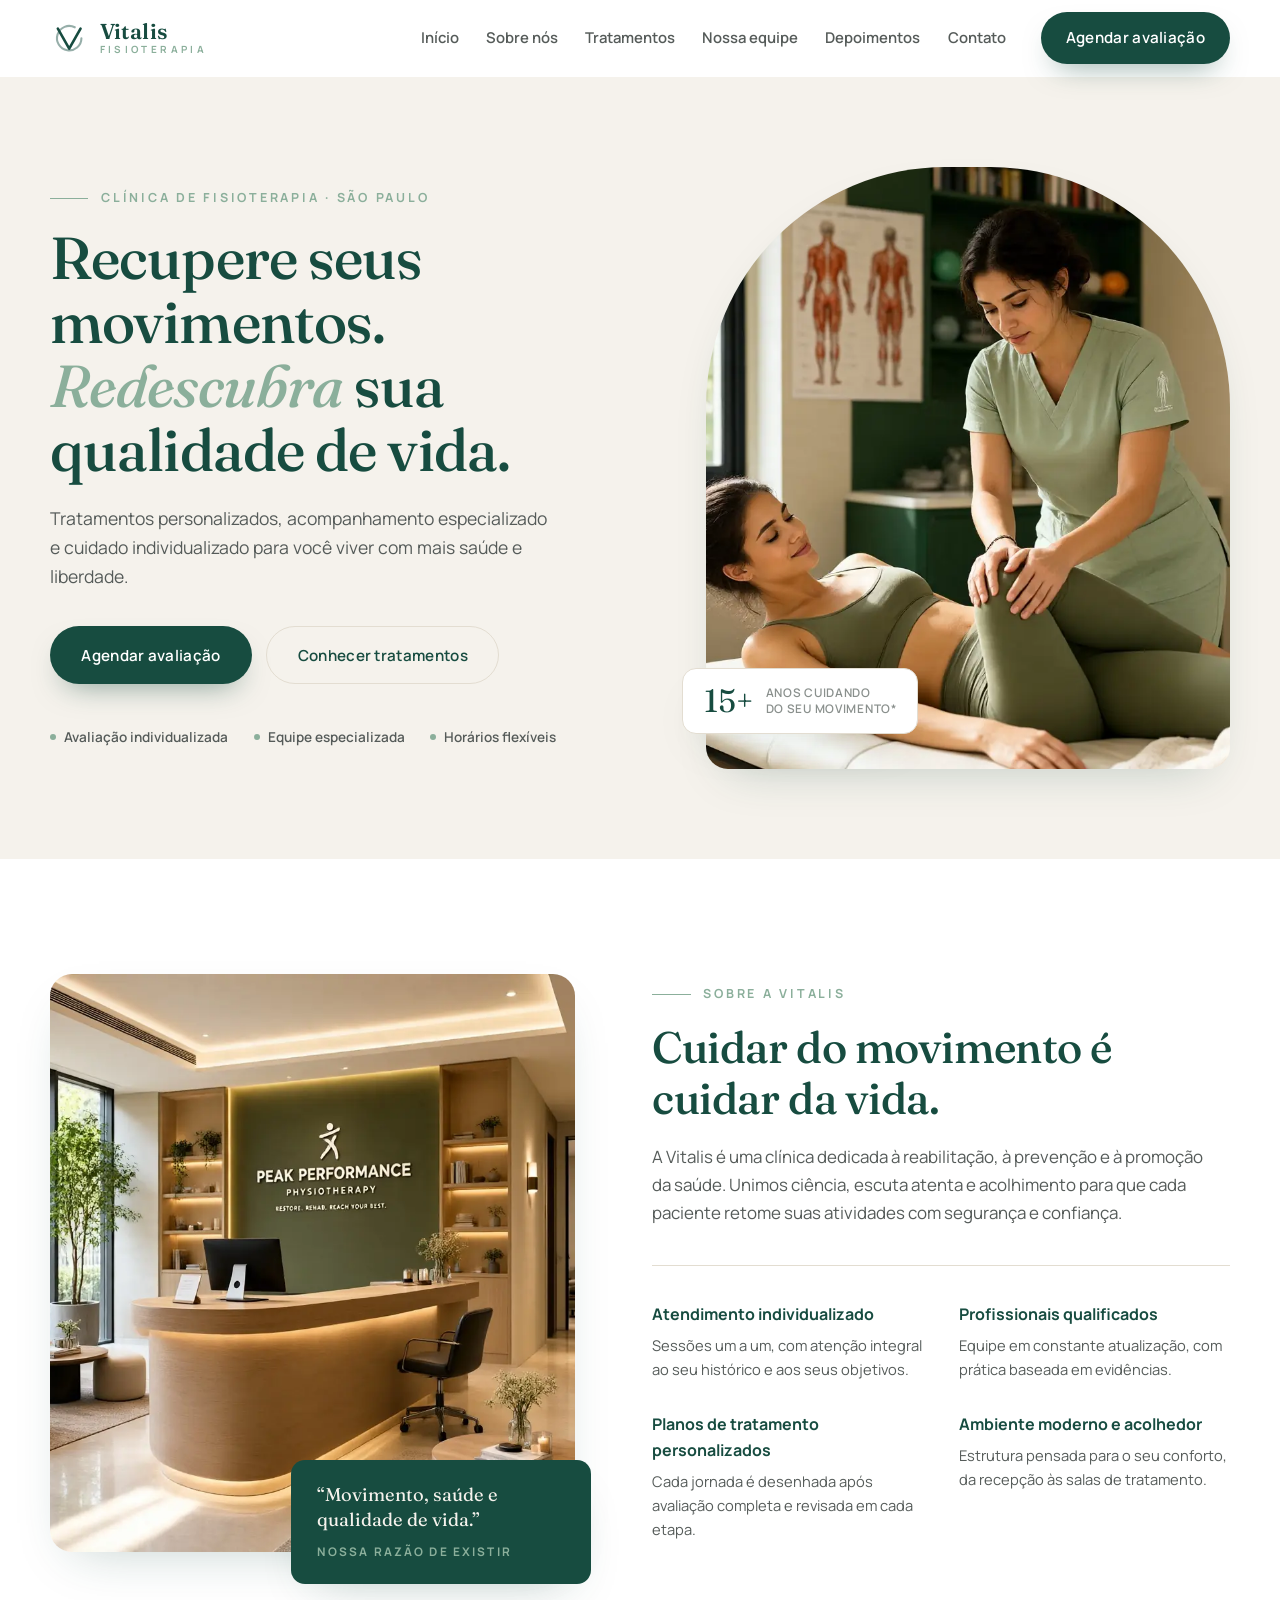
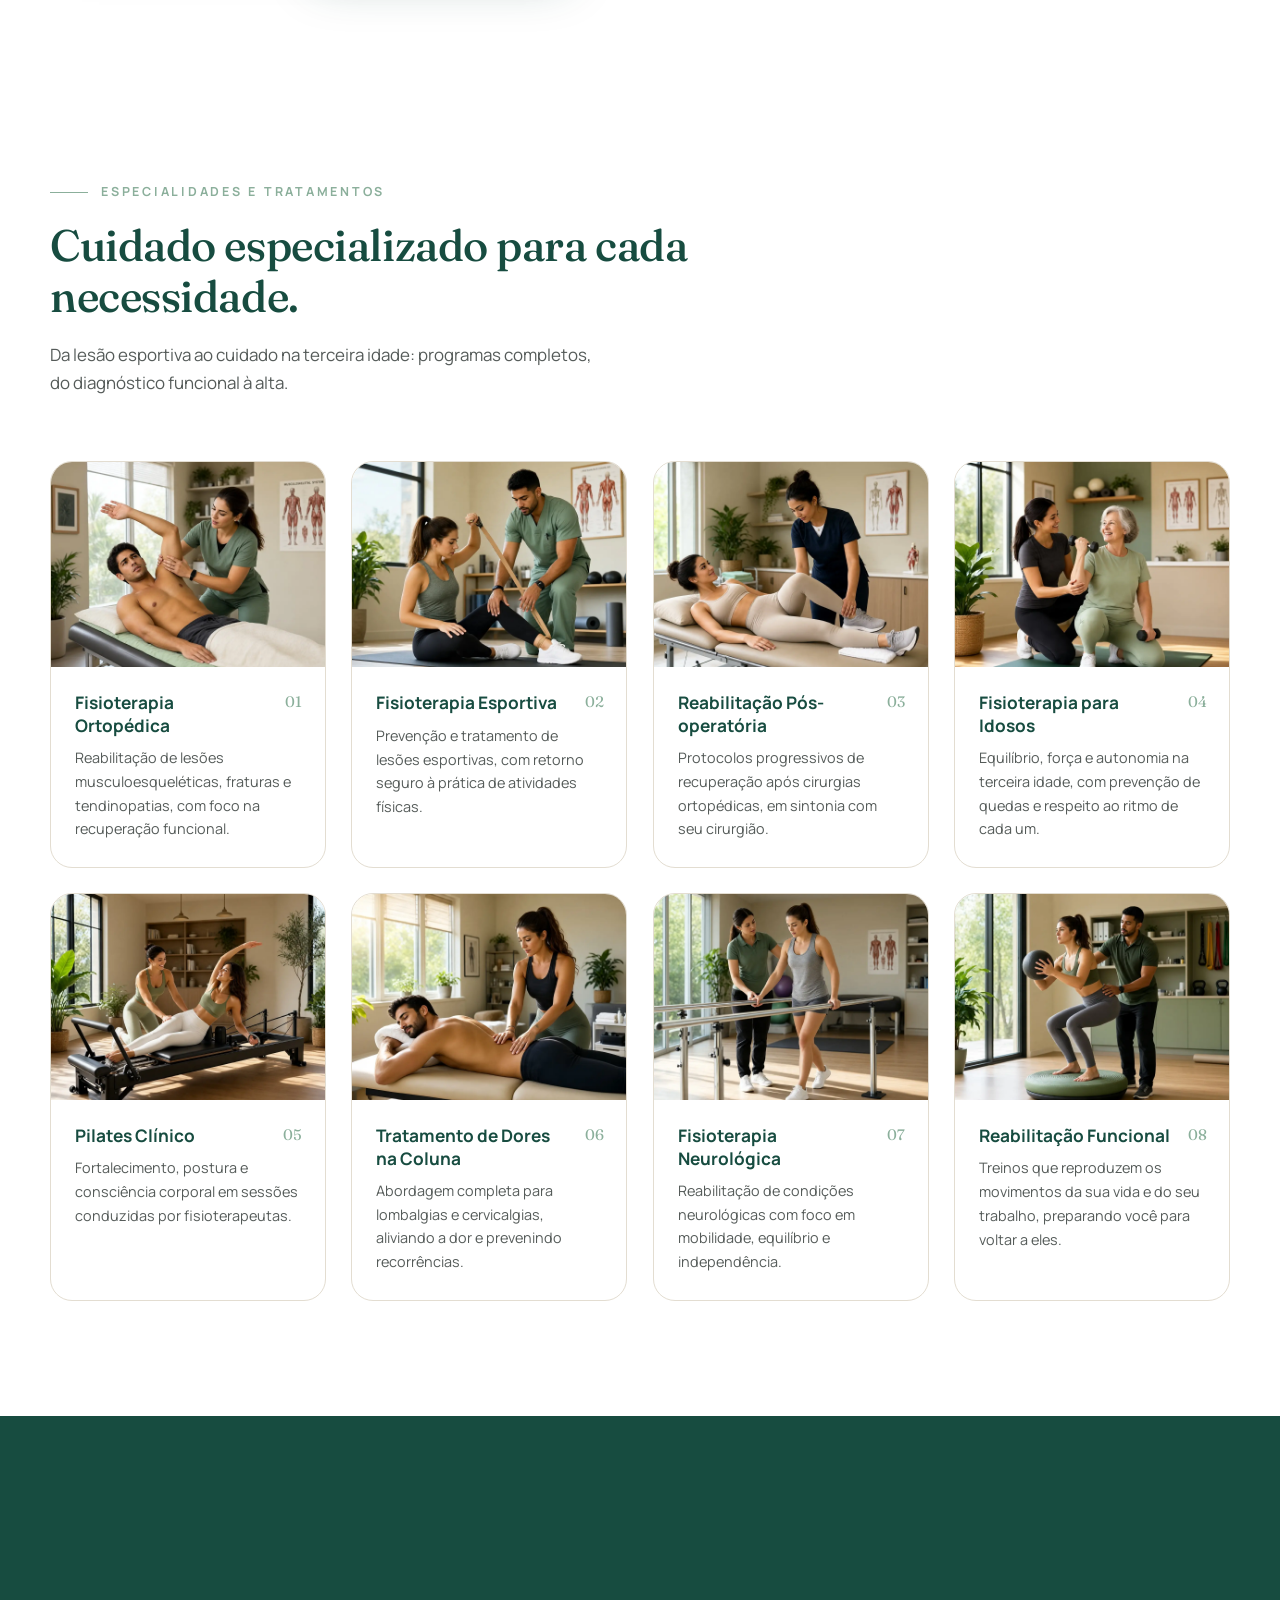
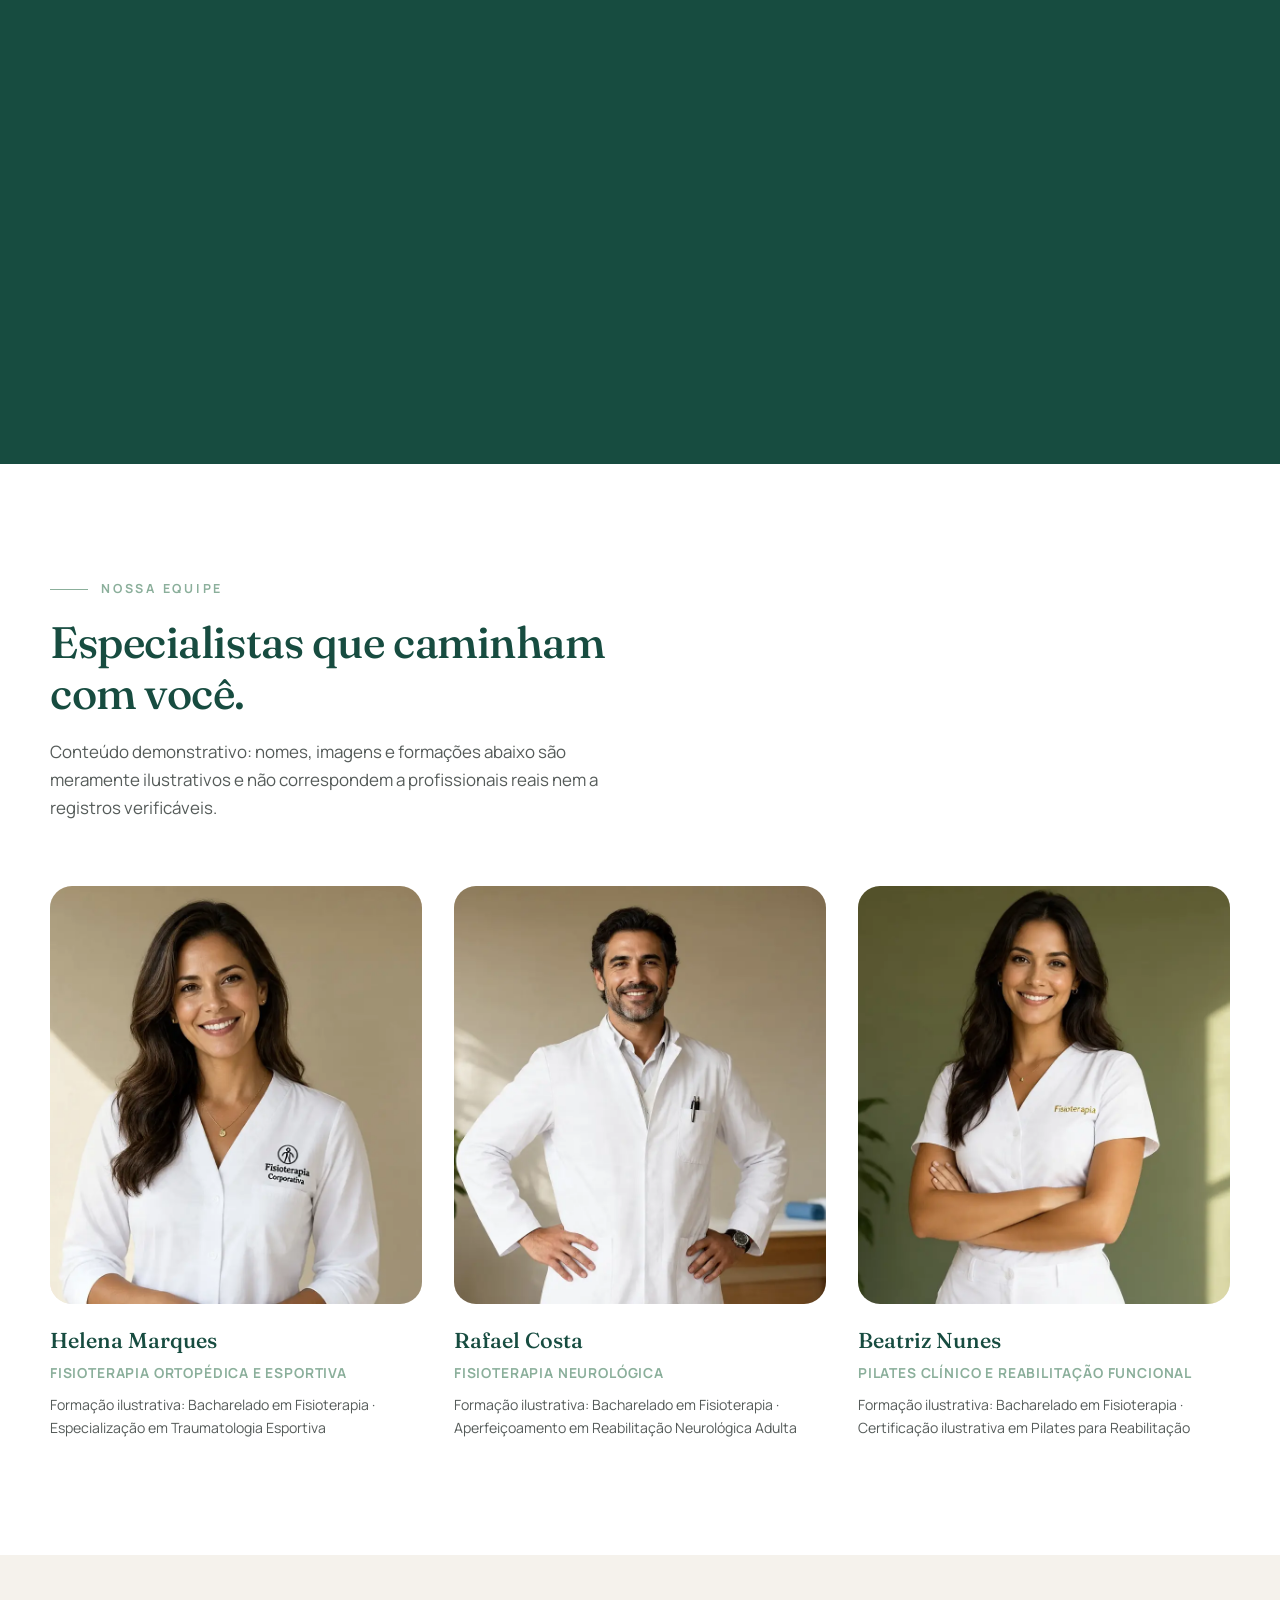
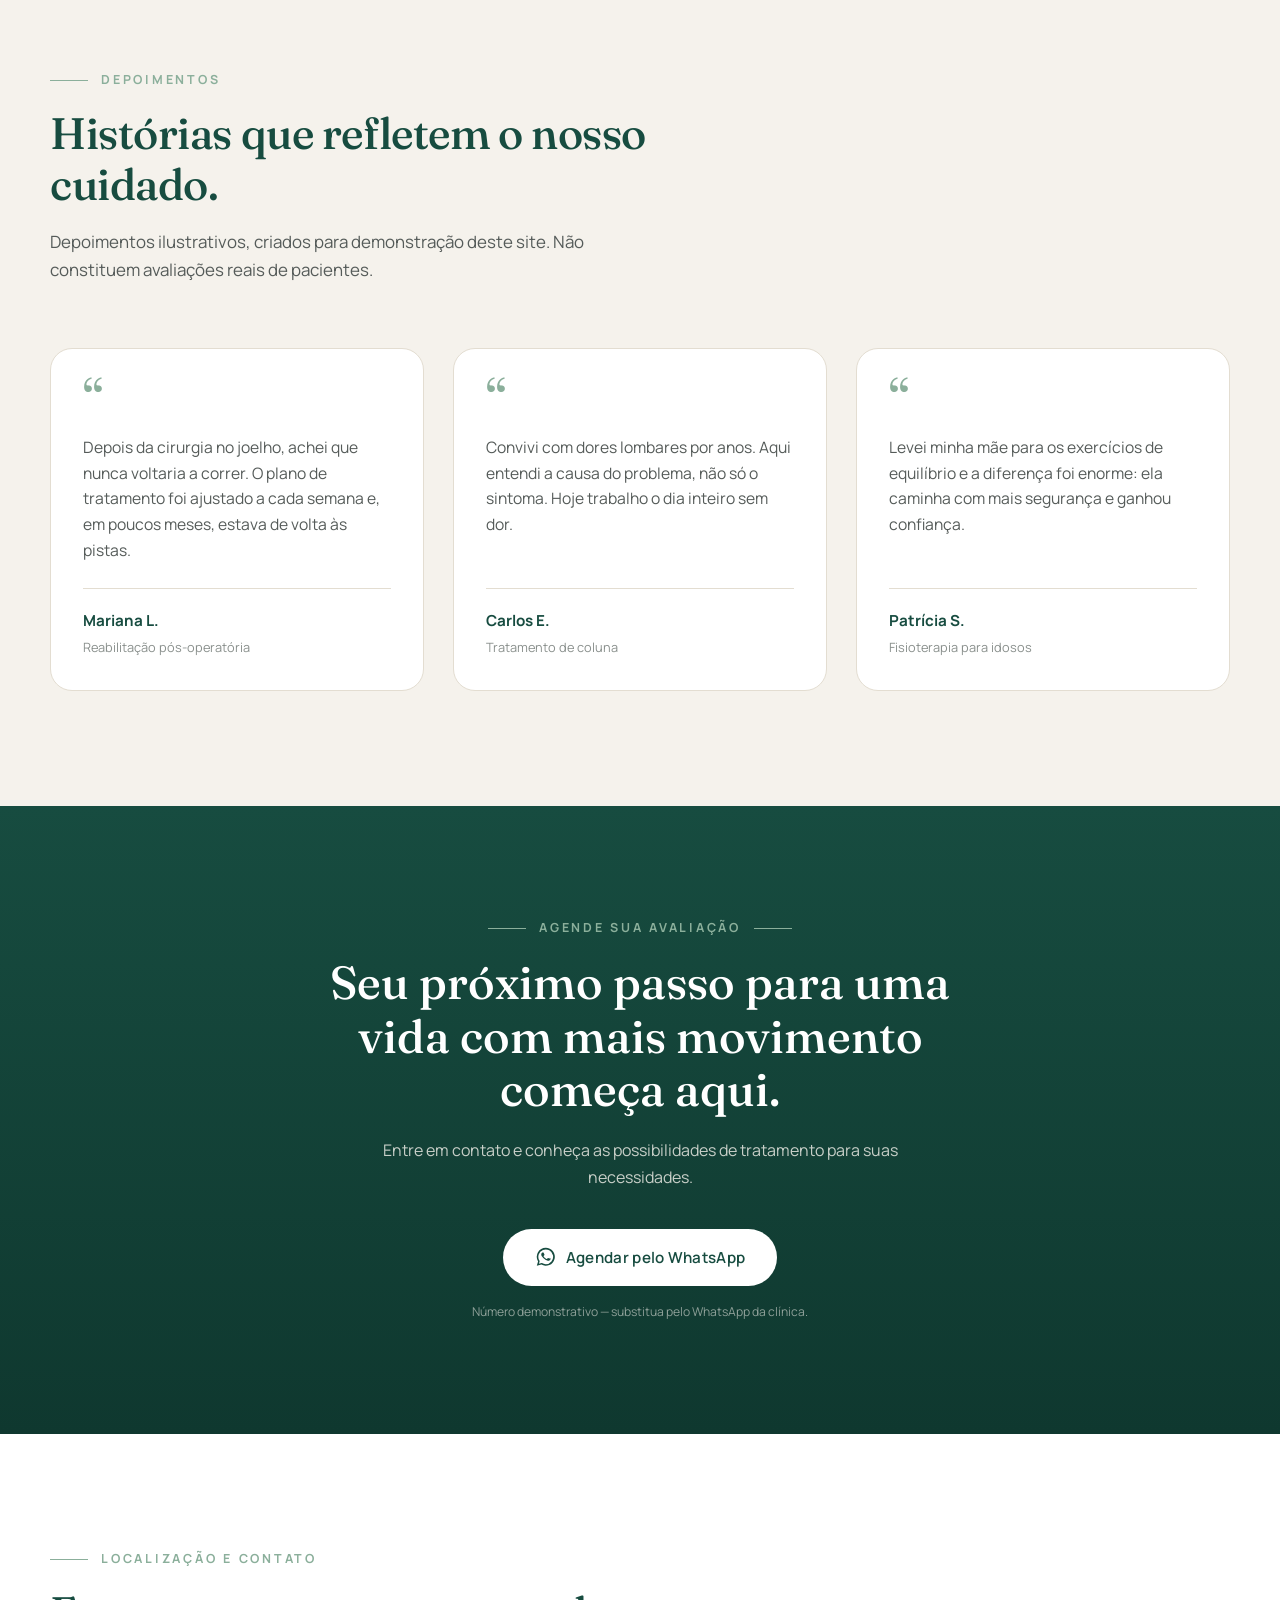
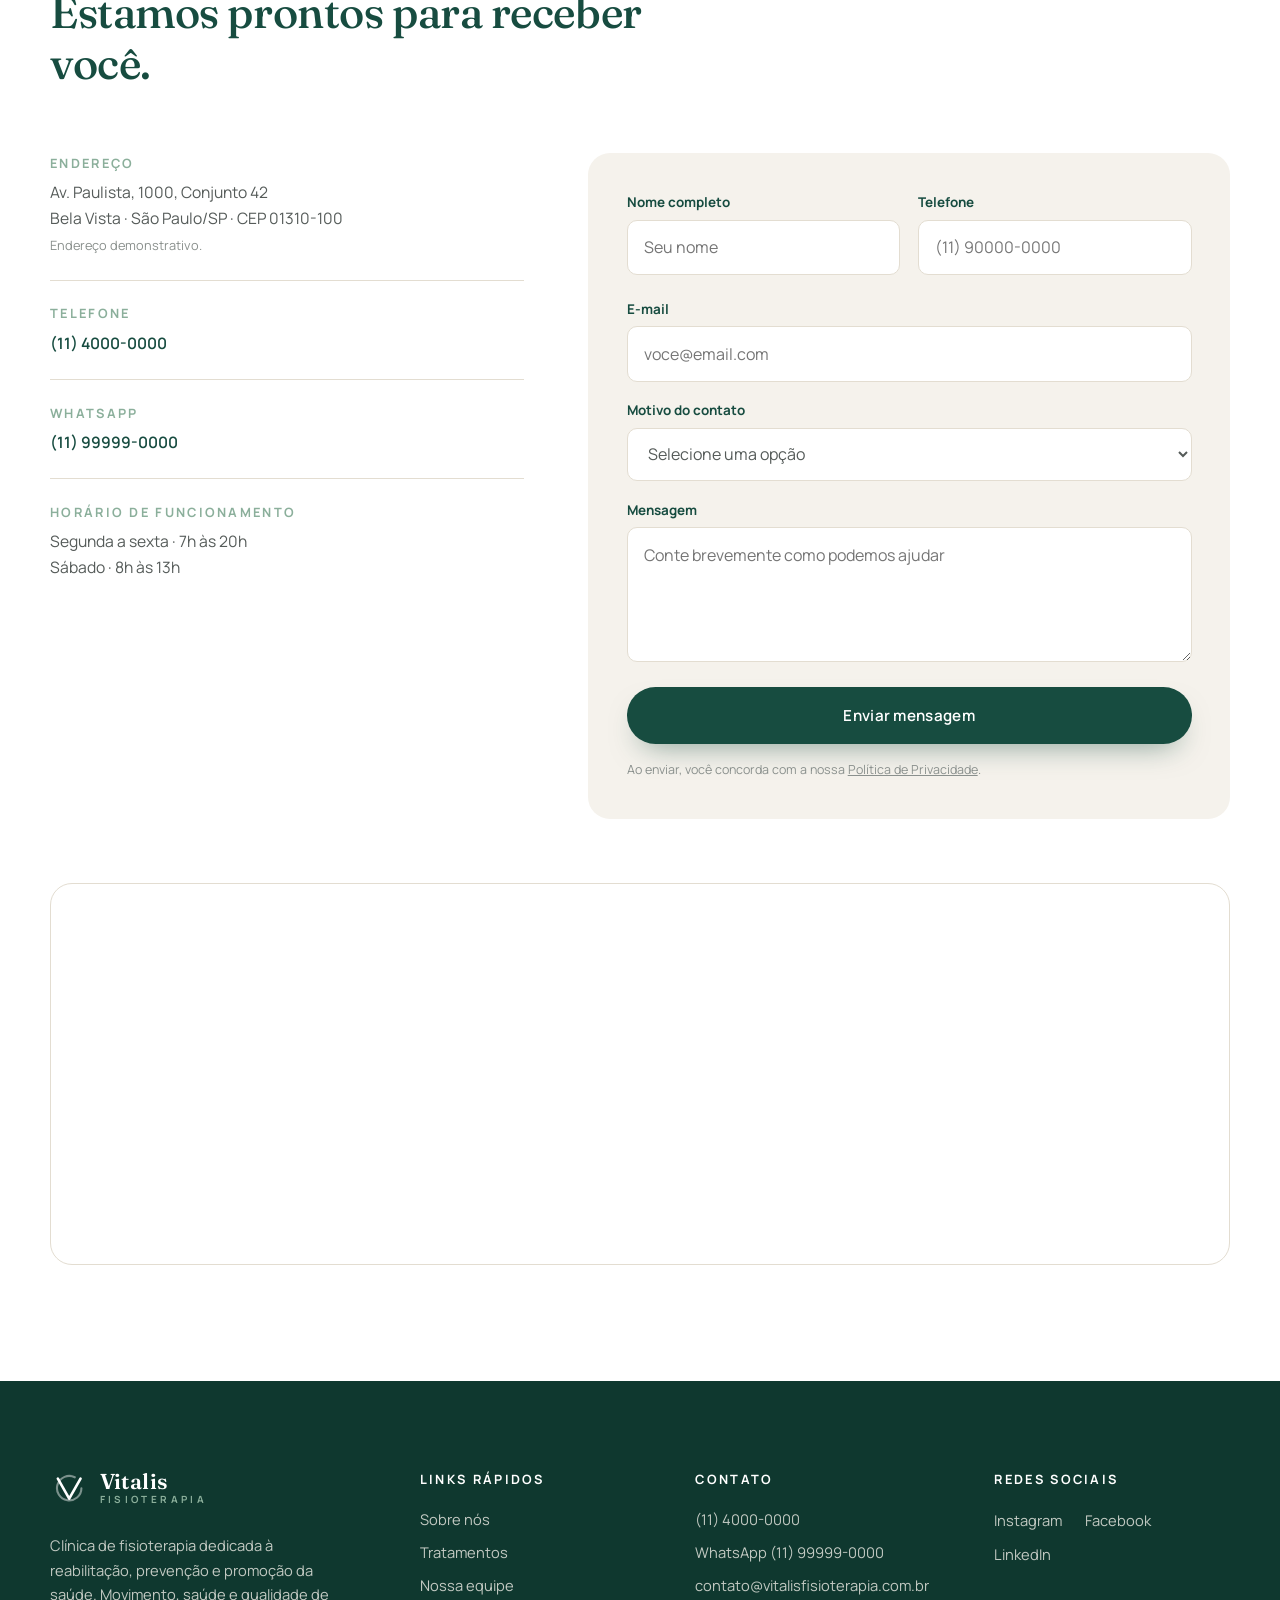
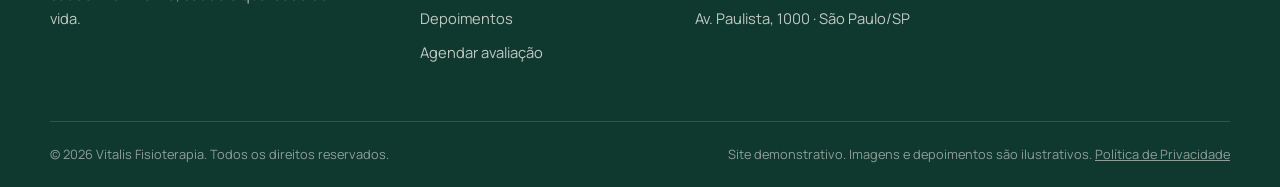
==== index.html @ 672c7b20 "Site institucional Vitalis Fisioterapia One-page completo: hero, sobre, 8 tratamentos, equipe, difer" ====
<!DOCTYPE html>
<html lang="pt-BR">
<head>
  <meta charset="UTF-8">
  <meta name="viewport" content="width=device-width, initial-scale=1.0">
  <title>Vitalis Fisioterapia | Fisioterapia em São Paulo — Movimento, saúde e qualidade de vida</title>
  <meta name="description" content="Clínica de fisioterapia em São Paulo especializada em ortopedia, esporte, pilates clínico, idosos e reabilitação. Agende sua avaliação e recupere seus movimentos com acompanhamento individualizado.">
  <meta name="keywords" content="fisioterapia São Paulo, clínica de fisioterapia, pilates clínico, fisioterapia ortopédica, reabilitação, dor na coluna">
  <meta name="robots" content="index, follow">
  <link rel="canonical" href="https://www.vitalisfisioterapia.com.br/">

  <meta property="og:type" content="website">
  <meta property="og:locale" content="pt_BR">
  <meta property="og:site_name" content="Vitalis Fisioterapia">
  <meta property="og:title" content="Vitalis Fisioterapia — Movimento, saúde e qualidade de vida">
  <meta property="og:description" content="Tratamentos personalizados, acompanhamento especializado e cuidado individualizado para você viver com mais saúde e liberdade.">
  <meta property="og:url" content="https://www.vitalisfisioterapia.com.br/">
  <meta property="og:image" content="https://www.vitalisfisioterapia.com.br/assets/img/hero.jpg">
  <meta name="twitter:card" content="summary_large_image">

  <link rel="icon" type="image/svg+xml" href="assets/favicon.svg">
  <link rel="preconnect" href="https://fonts.googleapis.com">
  <link rel="preconnect" href="https://fonts.gstatic.com" crossorigin>
  <link href="https://fonts.googleapis.com/css2?family=Fraunces:ital,opsz,wght@0,9..144,400;0,9..144,500;0,9..144,600;1,9..144,400;1,9..144,500&family=Manrope:wght@400;500;600;700&display=swap" rel="stylesheet">
  <link rel="stylesheet" href="assets/css/styles.css">
  <link rel="preload" as="image" href="assets/img/hero.webp" media="(min-width: 900px)">

  <script type="application/ld+json">
  {
    "@context": "https://schema.org",
    "@type": "Physiotherapy",
    "name": "Vitalis Fisioterapia",
    "slogan": "Movimento, saúde e qualidade de vida",
    "description": "Clínica de fisioterapia dedicada à reabilitação, prevenção e promoção da saúde, com atendimento individualizado e planos de tratamento personalizados.",
    "url": "https://www.vitalisfisioterapia.com.br/",
    "telephone": "+55-11-4000-0000",
    "image": "https://www.vitalisfisioterapia.com.br/assets/img/hero.jpg",
    "address": {
      "@type": "PostalAddress",
      "streetAddress": "Av. Paulista, 1000, Conjunto 42",
      "addressLocality": "São Paulo",
      "addressRegion": "SP",
      "postalCode": "01310-100",
      "addressCountry": "BR"
    },
    "geo": { "@type": "GeoCoordinates", "latitude": -23.5613, "longitude": -46.6565 },
    "openingHoursSpecification": [{
      "@type": "OpeningHoursSpecification",
      "dayOfWeek": ["Monday", "Tuesday", "Wednesday", "Thursday", "Friday"],
      "opens": "07:00", "closes": "20:00"
    },{
      "@type": "OpeningHoursSpecification",
      "dayOfWeek": "Saturday",
      "opens": "08:00", "closes": "13:00"
    }],
    "priceRange": "$$"
  }
  </script>
</head>
<body>
  <a class="skip-link" href="#conteudo">Ir para o conteúdo principal</a>

  <header class="header" id="topo">
    <div class="container header__inner">
      <a href="#topo" class="brand" aria-label="Vitalis Fisioterapia — página inicial">
        <svg class="brand__mark" viewBox="0 0 44 44" fill="none" aria-hidden="true">
          <path d="M36 22a14 14 0 1 1-7.6-12.5" stroke="currentColor" stroke-width="2.4" stroke-linecap="round" opacity=".45"/>
          <path d="M9 11l13 23L35 11" stroke="currentColor" stroke-width="3" stroke-linecap="round" stroke-linejoin="round"/>
        </svg>
        <span class="brand__text">
          <strong>Vitalis</strong>
          <small>Fisioterapia</small>
        </span>
      </a>

      <nav class="nav" id="nav" aria-label="Navegação principal">
        <ul class="nav__list">
          <li><a class="nav__link" href="#inicio">Início</a></li>
          <li><a class="nav__link" href="#sobre">Sobre nós</a></li>
          <li><a class="nav__link" href="#tratamentos">Tratamentos</a></li>
          <li><a class="nav__link" href="#equipe">Nossa equipe</a></li>
          <li><a class="nav__link" href="#depoimentos">Depoimentos</a></li>
          <li><a class="nav__link" href="#contato">Contato</a></li>
        </ul>
        <a class="btn btn--primary nav__cta" href="#agendar">Agendar avaliação</a>
      </nav>

      <button class="nav-toggle" id="nav-toggle" aria-expanded="false" aria-controls="nav" aria-label="Abrir menu">
        <span class="nav-toggle__bar"></span>
        <span class="nav-toggle__bar"></span>
      </button>
    </div>
  </header>

  <main id="conteudo">

    <!-- HERO -->
    <section class="hero" id="inicio" aria-labelledby="hero-titulo">
      <div class="container hero__grid">
        <div class="hero__content reveal">
          <p class="overline">Clínica de fisioterapia · São Paulo</p>
          <h1 class="hero__title" id="hero-titulo">Recupere seus movimentos. <em>Redescubra</em> sua qualidade de vida.</h1>
          <p class="hero__subtitle">Tratamentos personalizados, acompanhamento especializado e cuidado individualizado para você viver com mais saúde e liberdade.</p>
          <div class="hero__actions">
            <a class="btn btn--primary" href="#agendar">Agendar avaliação</a>
            <a class="btn btn--ghost" href="#tratamentos">Conhecer tratamentos</a>
          </div>
          <ul class="hero__meta" aria-label="Diferenciais resumidos">
            <li>Avaliação individualizada</li>
            <li>Equipe especializada</li>
            <li>Horários flexíveis</li>
          </ul>
        </div>
        <div class="hero__media reveal reveal--delay">
          <div class="hero__frame">
            <picture>
              <source srcset="assets/img/hero.webp" type="image/webp">
              <img src="assets/img/hero.jpg" width="1184" height="896" alt="Fisioterapeuta atendendo um paciente em sala moderna e iluminada da clínica Vitalis" fetchpriority="high">
            </picture>
          </div>
          <div class="hero__badge">
            <span class="hero__badge-number">15+</span>
            <span class="hero__badge-label">anos cuidando<br>do seu movimento*</span>
          </div>
        </div>
      </div>
    </section>

    <!-- SOBRE -->
    <section class="section sobre" id="sobre" aria-labelledby="sobre-titulo">
      <div class="container sobre__grid">
        <div class="sobre__media reveal">
          <div class="sobre__frame">
            <picture>
              <source srcset="assets/img/about.webp" type="image/webp">
              <img src="assets/img/about.jpg" width="1184" height="896" loading="lazy" alt="Recepção da clínica Vitalis, com design minimalista, madeira clara e paredes em tom bege e verde">
            </picture>
          </div>
          <blockquote class="sobre__quote">
            <p>“Movimento, saúde e qualidade de vida.”</p>
            <cite>Nossa razão de existir</cite>
          </blockquote>
        </div>
        <div class="sobre__content reveal reveal--delay">
          <p class="overline">Sobre a Vitalis</p>
          <h2 class="section__title" id="sobre-titulo">Cuidar do movimento é cuidar da vida.</h2>
          <p class="section__lead">A Vitalis é uma clínica dedicada à reabilitação, à prevenção e à promoção da saúde. Unimos ciência, escuta atenta e acolhimento para que cada paciente retome suas atividades com segurança e confiança.</p>
          <ul class="sobre__list">
            <li>
              <h3>Atendimento individualizado</h3>
              <p>Sessões um a um, com atenção integral ao seu histórico e aos seus objetivos.</p>
            </li>
            <li>
              <h3>Profissionais qualificados</h3>
              <p>Equipe em constante atualização, com prática baseada em evidências.</p>
            </li>
            <li>
              <h3>Planos de tratamento personalizados</h3>
              <p>Cada jornada é desenhada após avaliação completa e revisada em cada etapa.</p>
            </li>
            <li>
              <h3>Ambiente moderno e acolhedor</h3>
              <p>Estrutura pensada para o seu conforto, da recepção às salas de tratamento.</p>
            </li>
          </ul>
        </div>
      </div>
    </section>

    <!-- TRATAMENTOS -->
    <section class="section tratamentos" id="tratamentos" aria-labelledby="tratamentos-titulo">
      <div class="container">
        <div class="section__head reveal">
          <p class="overline">Especialidades e tratamentos</p>
          <h2 class="section__title" id="tratamentos-titulo">Cuidado especializado para cada necessidade.</h2>
          <p class="section__lead">Da lesão esportiva ao cuidado na terceira idade: programas completos, do diagnóstico funcional à alta.</p>
        </div>
        <div class="tratamentos__grid">
          <article class="tcard reveal">
            <div class="tcard__media">
              <picture>
                <source srcset="assets/img/orto.webp" type="image/webp">
                <img src="assets/img/orto.jpg" width="1184" height="896" loading="lazy" alt="Fisioterapeuta avaliando o ombro de um paciente em sala de tratamento">
              </picture>
            </div>
            <div class="tcard__body">
              <span class="tcard__num" aria-hidden="true">01</span>
              <h3 class="tcard__title">Fisioterapia Ortopédica</h3>
              <p class="tcard__desc">Reabilitação de lesões musculoesqueléticas, fraturas e tendinopatias, com foco na recuperação funcional.</p>
            </div>
          </article>
          <article class="tcard reveal">
            <div class="tcard__media">
              <picture>
                <source srcset="assets/img/esportiva.webp" type="image/webp">
                <img src="assets/img/esportiva.jpg" width="1184" height="896" loading="lazy" alt="Fisioterapeuta conduzindo exercício de reabilitação de joelho com banda elástica para um atleta">
              </picture>
            </div>
            <div class="tcard__body">
              <span class="tcard__num" aria-hidden="true">02</span>
              <h3 class="tcard__title">Fisioterapia Esportiva</h3>
              <p class="tcard__desc">Prevenção e tratamento de lesões esportivas, com retorno seguro à prática de atividades físicas.</p>
            </div>
          </article>
          <article class="tcard reveal">
            <div class="tcard__media">
              <picture>
                <source srcset="assets/img/posop.webp" type="image/webp">
                <img src="assets/img/posop.jpg" width="1184" height="896" loading="lazy" alt="Fisioterapeuta auxiliando paciente em exercício de reabilitação no pós-operatório de joelho">
              </picture>
            </div>
            <div class="tcard__body">
              <span class="tcard__num" aria-hidden="true">03</span>
              <h3 class="tcard__title">Reabilitação Pós-operatória</h3>
              <p class="tcard__desc">Protocolos progressivos de recuperação após cirurgias ortopédicas, em sintonia com seu cirurgião.</p>
            </div>
          </article>
          <article class="tcard reveal">
            <div class="tcard__media">
              <picture>
                <source srcset="assets/img/idosos.webp" type="image/webp">
                <img src="assets/img/idosos.jpg" width="1184" height="896" loading="lazy" alt="Fisioterapeuta acompanhando paciente idosa em exercício de fortalecimento com halteres leves">
              </picture>
            </div>
            <div class="tcard__body">
              <span class="tcard__num" aria-hidden="true">04</span>
              <h3 class="tcard__title">Fisioterapia para Idosos</h3>
              <p class="tcard__desc">Equilíbrio, força e autonomia na terceira idade, com prevenção de quedas e respeito ao ritmo de cada um.</p>
            </div>
          </article>
          <article class="tcard reveal">
            <div class="tcard__media">
              <picture>
                <source srcset="assets/img/pilates.webp" type="image/webp">
                <img src="assets/img/pilates.jpg" width="1184" height="896" loading="lazy" alt="Instrutora orientando sessão de pilates clínico em equipamento reformer">
              </picture>
            </div>
            <div class="tcard__body">
              <span class="tcard__num" aria-hidden="true">05</span>
              <h3 class="tcard__title">Pilates Clínico</h3>
              <p class="tcard__desc">Fortalecimento, postura e consciência corporal em sessões conduzidas por fisioterapeutas.</p>
            </div>
          </article>
          <article class="tcard reveal">
            <div class="tcard__media">
              <picture>
                <source srcset="assets/img/coluna.webp" type="image/webp">
                <img src="assets/img/coluna.jpg" width="1184" height="896" loading="lazy" alt="Fisioterapeuta aplicando técnica de mobilização vertebral em paciente deitado sobre maca">
              </picture>
            </div>
            <div class="tcard__body">
              <span class="tcard__num" aria-hidden="true">06</span>
              <h3 class="tcard__title">Tratamento de Dores na Coluna</h3>
              <p class="tcard__desc">Abordagem completa para lombalgias e cervicalgias, aliviando a dor e prevenindo recorrências.</p>
            </div>
          </article>
          <article class="tcard reveal">
            <div class="tcard__media">
              <picture>
                <source srcset="assets/img/neuro.webp" type="image/webp">
                <img src="assets/img/neuro.jpg" width="1184" height="896" loading="lazy" alt="Fisioterapeuta apoiando paciente durante treino de marcha entre barras paralelas">
              </picture>
            </div>
            <div class="tcard__body">
              <span class="tcard__num" aria-hidden="true">07</span>
              <h3 class="tcard__title">Fisioterapia Neurológica</h3>
              <p class="tcard__desc">Reabilitação de condições neurológicas com foco em mobilidade, equilíbrio e independência.</p>
            </div>
          </article>
          <article class="tcard reveal">
            <div class="tcard__media">
              <picture>
                <source srcset="assets/img/funcional.webp" type="image/webp">
                <img src="assets/img/funcional.jpg" width="1184" height="896" loading="lazy" alt="Paciente realizando exercício funcional de equilíbrio com supervisão de fisioterapeuta">
              </picture>
            </div>
            <div class="tcard__body">
              <span class="tcard__num" aria-hidden="true">08</span>
              <h3 class="tcard__title">Reabilitação Funcional</h3>
              <p class="tcard__desc">Treinos que reproduzem os movimentos da sua vida e do seu trabalho, preparando você para voltar a eles.</p>
            </div>
          </article>
        </div>
      </div>
    </section>

    <!-- DIFERENCIAIS -->
    <section class="diferenciais" aria-labelledby="diferenciais-titulo">
      <div class="container">
        <div class="section__head section__head--light reveal">
          <p class="overline overline--light">Por que a Vitalis</p>
          <h2 class="section__title" id="diferenciais-titulo">Um padrão de cuidado que você sente desde a primeira sessão.</h2>
        </div>
        <ul class="diferenciais__list reveal">
          <li class="dif">
            <svg viewBox="0 0 32 32" fill="none" aria-hidden="true"><path d="M16 27s-9-5.4-9-12a5.2 5.2 0 0 1 9-3.5A5.2 5.2 0 0 1 25 15c0 6.6-9 12-9 12Z" stroke="currentColor" stroke-width="1.6" stroke-linecap="round" stroke-linejoin="round"/></svg>
            <h3>Atendimento humanizado</h3>
            <p>Escuta, respeito e presença em cada etapa da sua recuperação.</p>
          </li>
          <li class="dif">
            <svg viewBox="0 0 32 32" fill="none" aria-hidden="true"><circle cx="16" cy="16" r="10" stroke="currentColor" stroke-width="1.6"/><path d="M12 16.5l3 3 5.5-6.5" stroke="currentColor" stroke-width="1.6" stroke-linecap="round" stroke-linejoin="round"/></svg>
            <h3>Avaliação individualizada</h3>
            <p>Diagnóstico funcional detalhado antes de qualquer intervenção.</p>
          </li>
          <li class="dif">
            <svg viewBox="0 0 32 32" fill="none" aria-hidden="true"><path d="M5 13 16 6l11 7v12a1.5 1.5 0 0 1-1.5 1.5h-19A1.5 1.5 0 0 1 5 25V13Z" stroke="currentColor" stroke-width="1.6" stroke-linejoin="round"/><path d="M12 26v-7h8v7" stroke="currentColor" stroke-width="1.6" stroke-linejoin="round"/></svg>
            <h3>Estrutura moderna</h3>
            <p>Espaços amplos, equipamentos atualizados e salas individuais.</p>
          </li>
          <li class="dif">
            <svg viewBox="0 0 32 32" fill="none" aria-hidden="true"><path d="M4 20c3-1 5-1 8 1s6 2 9 0 5-2 7-1" stroke="currentColor" stroke-width="1.6" stroke-linecap="round"/><path d="M4 26c3-1 5-1 8 1s6 2 9 0 5-2 7-1" stroke="currentColor" stroke-width="1.6" stroke-linecap="round" opacity=".5"/><path d="M16 4v8m0 0-3-3m3 3 3-3" stroke="currentColor" stroke-width="1.6" stroke-linecap="round" stroke-linejoin="round"/></svg>
            <h3>Acompanhamento profissional</h3>
            <p>Evolução medida e reavaliada continuamente, sessão a sessão.</p>
          </li>
          <li class="dif">
            <svg viewBox="0 0 32 32" fill="none" aria-hidden="true"><path d="M16 4c4 4.5 7 8.2 7 12a7 7 0 1 1-14 0c0-3.8 3-7.5 7-12Z" stroke="currentColor" stroke-width="1.6" stroke-linejoin="round"/><path d="M12.5 17.5a3.5 3.5 0 0 0 3.5 3.5" stroke="currentColor" stroke-width="1.6" stroke-linecap="round"/></svg>
            <h3>Tratamentos personalizados</h3>
            <p>Programas desenhados para o seu corpo, sua rotina e seus objetivos.</p>
          </li>
        </ul>
      </div>
    </section>

    <!-- EQUIPE -->
    <section class="section equipe" id="equipe" aria-labelledby="equipe-titulo">
      <div class="container">
        <div class="section__head reveal">
          <p class="overline">Nossa equipe</p>
          <h2 class="section__title" id="equipe-titulo">Especialistas que caminham com você.</h2>
          <p class="section__lead">Conteúdo demonstrativo: nomes, imagens e formações abaixo são meramente ilustrativos e não correspondem a profissionais reais nem a registros verificáveis.</p>
        </div>
        <div class="equipe__grid">
          <article class="membro reveal">
            <div class="membro__media">
              <picture>
                <source srcset="assets/img/team1.webp" type="image/webp">
                <img src="assets/img/team1.jpg" width="1184" height="896" loading="lazy" alt="Retrato ilustrativo da fisioterapeuta Helena Marques, de uniforme branco, sorrindo">
              </picture>
            </div>
            <h3 class="membro__nome">Helena Marques</h3>
            <p class="membro__esp">Fisioterapia Ortopédica e Esportiva</p>
            <p class="membro__form">Formação ilustrativa: Bacharelado em Fisioterapia · Especialização em Traumatologia Esportiva</p>
          </article>
          <article class="membro reveal reveal--delay">
            <div class="membro__media">
              <picture>
                <source srcset="assets/img/team2.webp" type="image/webp">
                <img src="assets/img/team2.jpg" width="1184" height="896" loading="lazy" alt="Retrato ilustrativo do fisioterapeuta Rafael Costa, de uniforme branco, com expressão serena">
              </picture>
            </div>
            <h3 class="membro__nome">Rafael Costa</h3>
            <p class="membro__esp">Fisioterapia Neurológica</p>
            <p class="membro__form">Formação ilustrativa: Bacharelado em Fisioterapia · Aperfeiçoamento em Reabilitação Neurológica Adulta</p>
          </article>
          <article class="membro reveal reveal--delay-2">
            <div class="membro__media">
              <picture>
                <source srcset="assets/img/team3.webp" type="image/webp">
                <img src="assets/img/team3.jpg" width="1184" height="896" loading="lazy" alt="Retrato ilustrativo da fisioterapeuta Beatriz Nunes, de uniforme branco, sorrindo levemente">
              </picture>
            </div>
            <h3 class="membro__nome">Beatriz Nunes</h3>
            <p class="membro__esp">Pilates Clínico e Reabilitação Funcional</p>
            <p class="membro__form">Formação ilustrativa: Bacharelado em Fisioterapia · Certificação ilustrativa em Pilates para Reabilitação</p>
          </article>
        </div>
      </div>
    </section>

    <!-- DEPOIMENTOS -->
    <section class="section section--bege depoimentos" id="depoimentos" aria-labelledby="depoimentos-titulo">
      <div class="container">
        <div class="section__head reveal">
          <p class="overline">Depoimentos</p>
          <h2 class="section__title" id="depoimentos-titulo">Histórias que refletem o nosso cuidado.</h2>
          <p class="section__lead">Depoimentos ilustrativos, criados para demonstração deste site. Não constituem avaliações reais de pacientes.</p>
        </div>
        <div class="depoimentos__grid">
          <figure class="depo reveal">
            <span class="depo__mark" aria-hidden="true">“</span>
            <blockquote>Depois da cirurgia no joelho, achei que nunca voltaria a correr. O plano de tratamento foi ajustado a cada semana e, em poucos meses, estava de volta às pistas.</blockquote>
            <figcaption>
              <strong>Mariana L.</strong>
              <span>Reabilitação pós-operatória</span>
            </figcaption>
          </figure>
          <figure class="depo reveal reveal--delay">
            <span class="depo__mark" aria-hidden="true">“</span>
            <blockquote>Convivi com dores lombares por anos. Aqui entendi a causa do problema, não só o sintoma. Hoje trabalho o dia inteiro sem dor.</blockquote>
            <figcaption>
              <strong>Carlos E.</strong>
              <span>Tratamento de coluna</span>
            </figcaption>
          </figure>
          <figure class="depo reveal reveal--delay-2">
            <span class="depo__mark" aria-hidden="true">“</span>
            <blockquote>Levei minha mãe para os exercícios de equilíbrio e a diferença foi enorme: ela caminha com mais segurança e ganhou confiança.</blockquote>
            <figcaption>
              <strong>Patrícia S.</strong>
              <span>Fisioterapia para idosos</span>
            </figcaption>
          </figure>
        </div>
      </div>
    </section>

    <!-- CTA AGENDAMENTO -->
    <section class="cta" id="agendar" aria-labelledby="cta-titulo">
      <div class="container cta__inner reveal">
        <p class="overline overline--light">Agende sua avaliação</p>
        <h2 class="cta__title" id="cta-titulo">Seu próximo passo para uma vida com mais movimento começa aqui.</h2>
        <p class="cta__text">Entre em contato e conheça as possibilidades de tratamento para suas necessidades.</p>
        <a class="btn btn--light cta__btn" href="https://wa.me/5511999990000?text=Ol%C3%A1!%20Gostaria%20de%20agendar%20uma%20avalia%C3%A7%C3%A3o%20na%20Vitalis%20Fisioterapia." target="_blank" rel="noopener">
          <svg viewBox="0 0 24 24" fill="currentColor" aria-hidden="true"><path d="M12 2a10 10 0 0 0-8.6 15.1L2 22l5.1-1.3A10 10 0 1 0 12 2Zm0 18.2c-1.5 0-3-.4-4.3-1.2l-.3-.2-3 .8.8-2.9-.2-.3A8.2 8.2 0 1 1 12 20.2Zm4.5-6.1c-.2-.1-1.5-.7-1.7-.8-.2-.1-.4-.1-.6.1l-.8 1c-.1.2-.3.2-.5.1a6.7 6.7 0 0 1-3.3-2.9c-.3-.4 0-.5.2-.7l.4-.5c.1-.2.2-.3.3-.5v-.5L9.6 7.6c-.2-.5-.4-.4-.6-.4h-.5c-.2 0-.5.1-.7.3-.9.9-1.2 2.1-.4 3.6a12 12 0 0 0 4.6 4.4c1.8.9 2.5 1 3.4.8.5-.1 1.5-.6 1.7-1.2.2-.6.2-1.1.1-1.2l-.7-.8Z"/></svg>
          Agendar pelo WhatsApp
        </a>
        <p class="cta__note">Número demonstrativo — substitua pelo WhatsApp da clínica.</p>
      </div>
    </section>

    <!-- CONTATO -->
    <section class="section contato" id="contato" aria-labelledby="contato-titulo">
      <div class="container">
        <div class="section__head reveal">
          <p class="overline">Localização e contato</p>
          <h2 class="section__title" id="contato-titulo">Estamos prontos para receber você.</h2>
        </div>
        <div class="contato__grid">
          <div class="contato__info reveal">
            <ul class="contato__lista">
              <li>
                <h3>Endereço</h3>
                <p>Av. Paulista, 1000, Conjunto 42<br>Bela Vista · São Paulo/SP · CEP 01310-100<br><small>Endereço demonstrativo.</small></p>
              </li>
              <li>
                <h3>Telefone</h3>
                <p><a href="tel:+551140000000">(11) 4000-0000</a></p>
              </li>
              <li>
                <h3>WhatsApp</h3>
                <p><a href="https://wa.me/5511999990000" target="_blank" rel="noopener">(11) 99999-0000</a></p>
              </li>
              <li>
                <h3>Horário de funcionamento</h3>
                <p>Segunda a sexta · 7h às 20h<br>Sábado · 8h às 13h</p>
              </li>
            </ul>
          </div>
          <div class="contato__form-wrap reveal reveal--delay">
            <form class="form" id="form-contato" novalidate>
              <div class="form__row">
                <div class="form__field">
                  <label for="f-nome">Nome completo</label>
                  <input type="text" id="f-nome" name="nome" autocomplete="name" required minlength="3" placeholder="Seu nome">
                  <span class="form__error" aria-live="polite"></span>
                </div>
                <div class="form__field">
                  <label for="f-telefone">Telefone</label>
                  <input type="tel" id="f-telefone" name="telefone" autocomplete="tel" required pattern="[\d\s()+-]{10,20}" placeholder="(11) 90000-0000">
                  <span class="form__error" aria-live="polite"></span>
                </div>
              </div>
              <div class="form__field">
                <label for="f-email">E-mail</label>
                <input type="email" id="f-email" name="email" autocomplete="email" required placeholder="voce@email.com">
                <span class="form__error" aria-live="polite"></span>
              </div>
              <div class="form__field">
                <label for="f-assunto">Motivo do contato</label>
                <select id="f-assunto" name="assunto" required>
                  <option value="" selected disabled>Selecione uma opção</option>
                  <option>Agendar avaliação</option>
                  <option>Dúvidas sobre tratamentos</option>
                  <option>Convênios e valores</option>
                  <option>Outro assunto</option>
                </select>
                <span class="form__error" aria-live="polite"></span>
              </div>
              <div class="form__field">
                <label for="f-mensagem">Mensagem</label>
                <textarea id="f-mensagem" name="mensagem" rows="4" required minlength="10" placeholder="Conte brevemente como podemos ajudar"></textarea>
                <span class="form__error" aria-live="polite"></span>
              </div>
              <button type="submit" class="btn btn--primary form__submit">Enviar mensagem</button>
              <p class="form__success" role="status" hidden>Mensagem enviada com sucesso! Em breve entraremos em contato.</p>
              <p class="form__privacy">Ao enviar, você concorda com a nossa <a href="politica-privacidade.html">Política de Privacidade</a>.</p>
            </form>
          </div>
        </div>
        <div class="contato__mapa reveal">
          <iframe
            src="https://www.google.com/maps?q=Av.+Paulista,+1000,+S%C3%A3o+Paulo,+SP&output=embed"
            title="Mapa com a localização da clínica Vitalis Fisioterapia"
            loading="lazy"
            referrerpolicy="no-referrer-when-downgrade"
            allowfullscreen></iframe>
        </div>
      </div>
    </section>
  </main>

  <!-- RODAPÉ -->
  <footer class="footer">
    <div class="container footer__grid">
      <div class="footer__brand">
        <a href="#topo" class="brand brand--light" aria-label="Vitalis Fisioterapia — voltar ao topo">
          <svg class="brand__mark" viewBox="0 0 44 44" fill="none" aria-hidden="true">
            <path d="M36 22a14 14 0 1 1-7.6-12.5" stroke="currentColor" stroke-width="2.4" stroke-linecap="round" opacity=".45"/>
            <path d="M9 11l13 23L35 11" stroke="currentColor" stroke-width="3" stroke-linecap="round" stroke-linejoin="round"/>
          </svg>
          <span class="brand__text">
            <strong>Vitalis</strong>
            <small>Fisioterapia</small>
          </span>
        </a>
        <p>Clínica de fisioterapia dedicada à reabilitação, prevenção e promoção da saúde. Movimento, saúde e qualidade de vida.</p>
      </div>
      <nav class="footer__col" aria-label="Links rápidos">
        <h3>Links rápidos</h3>
        <ul>
          <li><a href="#sobre">Sobre nós</a></li>
          <li><a href="#tratamentos">Tratamentos</a></li>
          <li><a href="#equipe">Nossa equipe</a></li>
          <li><a href="#depoimentos">Depoimentos</a></li>
          <li><a href="#agendar">Agendar avaliação</a></li>
        </ul>
      </nav>
      <div class="footer__col">
        <h3>Contato</h3>
        <ul>
          <li><a href="tel:+551140000000">(11) 4000-0000</a></li>
          <li><a href="https://wa.me/5511999990000" target="_blank" rel="noopener">WhatsApp (11) 99999-0000</a></li>
          <li><a href="mailto:contato@vitalisfisioterapia.com.br">contato@vitalisfisioterapia.com.br</a></li>
          <li>Av. Paulista, 1000 · São Paulo/SP</li>
        </ul>
      </div>
      <div class="footer__col">
        <h3>Redes sociais</h3>
        <ul class="footer__social">
          <li><a href="#" aria-label="Instagram da Vitalis Fisioterapia (link demonstrativo)">Instagram</a></li>
          <li><a href="#" aria-label="Facebook da Vitalis Fisioterapia (link demonstrativo)">Facebook</a></li>
          <li><a href="#" aria-label="LinkedIn da Vitalis Fisioterapia (link demonstrativo)">LinkedIn</a></li>
        </ul>
      </div>
    </div>
    <div class="container footer__bottom">
      <p>© <span id="ano">2025</span> Vitalis Fisioterapia. Todos os direitos reservados.</p>
      <p>Site demonstrativo. Imagens e depoimentos são ilustrativos. <a href="politica-privacidade.html">Política de Privacidade</a></p>
    </div>
  </footer>

  <script src="assets/js/main.js" defer></script>
</body>
</html>
---- assets/css/styles.css ----
/* ==========================================================================
   VITALIS FISIOTERAPIA — Design system
   ========================================================================== */

:root {
  --verde-escuro: #174C40;
  --verde-escuro-2: #0F382F;
  --verde-suave: #8BAF9B;
  --branco: #FFFFFF;
  --bege: #F5F2EC;
  --bege-2: #EFEAE0;
  --cinza: #555B59;
  --cinza-claro: #8A908D;
  --hairline: #E3DDD1;

  --font-display: "Fraunces", Georgia, serif;
  --font-body: "Manrope", "Segoe UI", Arial, sans-serif;

  --container: 1180px;
  --radius: 14px;
  --radius-lg: 22px;
  --shadow-soft: 0 20px 50px -24px rgba(23, 76, 64, .28);
  --ease: cubic-bezier(.22, .61, .36, 1);
}

/* Reset ---------------------------------------------------------------- */
*, *::before, *::after { box-sizing: border-box; }
html { scroll-behavior: smooth; }
body {
  margin: 0;
  font-family: var(--font-body);
  font-size: 1rem;
  line-height: 1.65;
  color: var(--cinza);
  background: var(--branco);
  -webkit-font-smoothing: antialiased;
  text-rendering: optimizeLegibility;
}
img { display: block; max-width: 100%; height: auto; }
a { color: var(--verde-escuro); }
h1, h2, h3 { color: var(--verde-escuro); margin: 0; }
p { margin: 0; }
ul { margin: 0; padding: 0; list-style: none; }
button, input, select, textarea { font: inherit; color: inherit; }

:focus-visible {
  outline: 2px solid var(--verde-escuro);
  outline-offset: 3px;
  border-radius: 2px;
}
.footer :focus-visible, .cta :focus-visible, .diferenciais :focus-visible {
  outline-color: var(--verde-suave);
}

.skip-link {
  position: absolute;
  left: 1rem;
  top: -100%;
  z-index: 200;
  background: var(--verde-escuro);
  color: var(--branco);
  padding: .7rem 1.2rem;
  border-radius: 0 0 10px 10px;
  transition: top .2s var(--ease);
}
.skip-link:focus { top: 0; }

.container {
  width: min(100% - 3rem, var(--container));
  margin-inline: auto;
}
section[id] { scroll-margin-top: 5.25rem; }
.section { padding: clamp(4.5rem, 9vw, 7.5rem) 0; }
.section--bege { background: var(--bege); }

/* Tipografia ------------------------------------------------------------ */
.overline {
  display: flex;
  align-items: center;
  gap: .8rem;
  font-size: .78rem;
  font-weight: 700;
  letter-spacing: .22em;
  text-transform: uppercase;
  color: var(--verde-suave);
  margin-bottom: 1.1rem;
}
.overline::before {
  content: "";
  width: 2.4rem;
  height: 1px;
  background: var(--verde-suave);
}
.overline--light { color: var(--verde-suave); }

.section__title {
  font-family: var(--font-display);
  font-weight: 500;
  font-size: clamp(1.9rem, 3.6vw, 2.75rem);
  line-height: 1.15;
  letter-spacing: -.01em;
  max-width: 22ch;
}
.section__lead {
  max-width: 56ch;
  margin-top: 1.2rem;
  font-size: 1.06rem;
}
.section__head { max-width: 640px; margin-bottom: clamp(2.5rem, 5vw, 4rem); }
.section__head--light { margin-inline: auto; text-align: center; }
.section__head--light .section__title,
.section__head--light .section__lead { margin-inline: auto; }
.section__head--light .overline { justify-content: center; }
.section__head--light .overline::after { content: ""; width: 2.4rem; height: 1px; background: var(--verde-suave); }

/* Botões ---------------------------------------------------------------- */
.btn {
  display: inline-flex;
  align-items: center;
  justify-content: center;
  gap: .6rem;
  padding: .95rem 1.9rem;
  border-radius: 999px;
  border: 1px solid transparent;
  font-weight: 600;
  font-size: .95rem;
  letter-spacing: .02em;
  text-decoration: none;
  cursor: pointer;
  transition: background .25s var(--ease), color .25s var(--ease),
              border-color .25s var(--ease), transform .25s var(--ease),
              box-shadow .25s var(--ease);
}
.btn:active { transform: translateY(1px); }
.btn--primary {
  background: var(--verde-escuro);
  color: var(--branco);
  box-shadow: 0 14px 30px -14px rgba(23, 76, 64, .55);
}
.btn--primary:hover { background: var(--verde-escuro-2); }
.btn--ghost {
  border-color: var(--hairline);
  color: var(--verde-escuro);
  background: transparent;
}
.btn--ghost:hover { border-color: var(--verde-escuro); background: rgba(23, 76, 64, .05); }
.btn--light {
  background: var(--branco);
  color: var(--verde-escuro);
}
.btn--light:hover { background: var(--bege); }
.btn svg { width: 1.2rem; height: 1.2rem; flex: none; }

/* Cabeçalho ------------------------------------------------------------- */
.header {
  position: sticky;
  top: 0;
  z-index: 100;
  background: rgba(255, 255, 255, .92);
  backdrop-filter: blur(10px);
  border-bottom: 1px solid transparent;
  transition: border-color .3s var(--ease), box-shadow .3s var(--ease);
}
.header.is-scrolled {
  border-bottom-color: var(--hairline);
  box-shadow: 0 10px 30px -22px rgba(23, 76, 64, .35);
}
.header__inner {
  display: flex;
  align-items: center;
  justify-content: space-between;
  gap: 2rem;
  min-height: 4.75rem;
}

.brand {
  display: inline-flex;
  align-items: center;
  gap: .7rem;
  text-decoration: none;
  color: var(--verde-escuro);
}
.brand__mark { width: 2.4rem; height: 2.4rem; }
.brand__text { display: flex; flex-direction: column; line-height: 1.05; }
.brand__text strong {
  font-family: var(--font-display);
  font-size: 1.35rem;
  font-weight: 600;
  letter-spacing: .02em;
}
.brand__text small {
  font-size: .62rem;
  font-weight: 700;
  letter-spacing: .34em;
  text-transform: uppercase;
  color: var(--verde-suave);
}
.brand--light { color: var(--branco); }
.brand--light .brand__text small { color: var(--verde-suave); }

.nav { display: flex; align-items: center; gap: 2.2rem; }
.nav__list { display: flex; gap: 1.7rem; }
.nav__link {
  position: relative;
  font-size: .93rem;
  font-weight: 600;
  color: var(--cinza);
  text-decoration: none;
  padding: .4rem 0;
  transition: color .2s var(--ease);
}
.nav__link::after {
  content: "";
  position: absolute;
  left: 0;
  bottom: 0;
  width: 100%;
  height: 2px;
  background: var(--verde-suave);
  transform: scaleX(0);
  transform-origin: left;
  transition: transform .3s var(--ease);
}
.nav__link:hover, .nav__link:focus-visible { color: var(--verde-escuro); }
.nav__link:hover::after, .nav__link:focus-visible::after { transform: scaleX(1); }
.nav__cta { padding: .75rem 1.5rem; }

.nav-toggle {
  display: none;
  flex-direction: column;
  justify-content: center;
  gap: 7px;
  width: 44px;
  height: 44px;
  padding: 10px;
  background: none;
  border: 0;
  cursor: pointer;
}
.nav-toggle__bar {
  display: block;
  width: 100%;
  height: 2px;
  background: var(--verde-escuro);
  border-radius: 2px;
  transition: transform .3s var(--ease), opacity .3s var(--ease);
}
.nav-toggle[aria-expanded="true"] .nav-toggle__bar:first-child { transform: translateY(4.5px) rotate(45deg); }
.nav-toggle[aria-expanded="true"] .nav-toggle__bar:last-child { transform: translateY(-4.5px) rotate(-45deg); }

/* Hero ------------------------------------------------------------------ */
.hero {
  background: var(--bege);
  overflow: hidden;
}
.hero__grid {
  display: grid;
  grid-template-columns: minmax(0, 1.05fr) minmax(0, .95fr);
  align-items: center;
  gap: clamp(2.5rem, 6vw, 5.5rem);
  padding-block: clamp(3.5rem, 7vw, 6.5rem);
}
.hero__title {
  font-family: var(--font-display);
  font-weight: 500;
  font-size: clamp(2.3rem, 5vw, 3.7rem);
  line-height: 1.08;
  letter-spacing: -.015em;
}
.hero__title em {
  font-style: italic;
  color: var(--verde-suave);
}
.hero__subtitle {
  margin-top: 1.4rem;
  font-size: 1.1rem;
  max-width: 46ch;
}
.hero__actions {
  display: flex;
  flex-wrap: wrap;
  gap: .9rem;
  margin-top: 2.2rem;
}
.hero__meta {
  display: flex;
  flex-wrap: wrap;
  gap: .5rem 1.6rem;
  margin-top: 2.6rem;
  font-size: .85rem;
  font-weight: 600;
  color: var(--cinza);
}
.hero__meta li { display: flex; align-items: center; gap: .5rem; }
.hero__meta li::before {
  content: "";
  width: 6px;
  height: 6px;
  border-radius: 50%;
  background: var(--verde-suave);
}

.hero__media { position: relative; }
.hero__frame {
  border-radius: 240px 240px var(--radius-lg) var(--radius-lg);
  overflow: hidden;
  box-shadow: var(--shadow-soft);
  aspect-ratio: 4 / 4.6;
}
.hero__frame img { width: 100%; height: 100%; object-fit: cover; }
.hero__badge {
  position: absolute;
  left: -1.5rem;
  bottom: 2.2rem;
  display: flex;
  align-items: center;
  gap: .8rem;
  background: var(--branco);
  border: 1px solid var(--hairline);
  border-radius: var(--radius);
  padding: 1rem 1.3rem;
  box-shadow: var(--shadow-soft);
}
.hero__badge-number {
  font-family: var(--font-display);
  font-size: 2rem;
  color: var(--verde-escuro);
  line-height: 1;
}
.hero__badge-label {
  font-size: .74rem;
  font-weight: 600;
  line-height: 1.35;
  color: var(--cinza-claro);
  text-transform: uppercase;
  letter-spacing: .06em;
}

/* Sobre ----------------------------------------------------------------- */
.sobre__grid {
  display: grid;
  grid-template-columns: minmax(0, 1fr) minmax(0, 1.1fr);
  gap: clamp(3rem, 6vw, 6rem);
  align-items: center;
}
.sobre__media { position: relative; }
.sobre__frame {
  border-radius: var(--radius-lg);
  overflow: hidden;
  box-shadow: var(--shadow-soft);
  aspect-ratio: 4 / 4.4;
}
.sobre__frame img { width: 100%; height: 100%; object-fit: cover; }
.sobre__quote {
  margin: 0;
  position: absolute;
  right: clamp(-1rem, -2vw, 2rem);
  bottom: -2rem;
  max-width: 300px;
  background: var(--verde-escuro);
  color: var(--bege);
  border-radius: var(--radius);
  padding: 1.4rem 1.6rem;
  box-shadow: var(--shadow-soft);
}
.sobre__quote p {
  font-family: var(--font-display);
  font-size: 1.15rem;
  line-height: 1.35;
}
.sobre__quote cite {
  display: block;
  margin-top: .6rem;
  font-style: normal;
  font-size: .74rem;
  font-weight: 700;
  letter-spacing: .18em;
  text-transform: uppercase;
  color: var(--verde-suave);
}
.sobre__list {
  display: grid;
  grid-template-columns: repeat(2, 1fr);
  gap: 1.8rem 2.2rem;
  margin-top: 2.4rem;
  padding-top: 2.2rem;
  border-top: 1px solid var(--hairline);
}
.sobre__list h3 { font-size: 1rem; margin-bottom: .35rem; }
.sobre__list p { font-size: .92rem; }

/* Tratamentos ----------------------------------------------------------- */
.tratamentos__grid {
  display: grid;
  grid-template-columns: repeat(4, 1fr);
  gap: 1.6rem;
}
.tcard {
  display: flex;
  flex-direction: column;
  border: 1px solid var(--hairline);
  border-radius: var(--radius-lg);
  overflow: hidden;
  background: var(--branco);
  transition: transform .35s var(--ease), box-shadow .35s var(--ease), border-color .35s var(--ease);
}
.tcard:hover {
  transform: translateY(-6px);
  border-color: transparent;
  box-shadow: var(--shadow-soft);
}
.tcard__media {
  aspect-ratio: 4 / 3;
  overflow: hidden;
}
.tcard__media img {
  width: 100%;
  height: 100%;
  object-fit: cover;
  transition: transform .6s var(--ease);
}
.tcard:hover .tcard__media img { transform: scale(1.06); }
.tcard__body {
  position: relative;
  padding: 1.4rem 1.5rem 1.6rem;
  border-top: 3px solid transparent;
  transition: border-color .35s var(--ease);
}
.tcard:hover .tcard__body { border-top-color: var(--verde-suave); }
.tcard__num {
  position: absolute;
  top: 1.2rem;
  right: 1.4rem;
  font-family: var(--font-display);
  font-size: .95rem;
  color: var(--verde-suave);
}
.tcard__title { font-size: 1.08rem; line-height: 1.3; padding-right: 2rem; }
.tcard__desc { margin-top: .55rem; font-size: .9rem; }

/* Diferenciais ---------------------------------------------------------- */
.diferenciais {
  background: var(--verde-escuro);
  color: var(--bege);
  padding: clamp(4.5rem, 9vw, 7rem) 0;
}
.diferenciais .section__title { color: var(--branco); }
.diferenciais__list {
  display: grid;
  grid-template-columns: repeat(5, 1fr);
  margin-top: clamp(2.5rem, 5vw, 4rem);
  border-top: 1px solid rgba(139, 175, 155, .35);
}
.dif {
  padding: 2.2rem 1.6rem 0 0;
  border-right: 1px solid rgba(139, 175, 155, .35);
  margin-right: 1.6rem;
}
.dif:last-child { border-right: 0; margin-right: 0; }
.dif svg { width: 2.1rem; height: 2.1rem; color: var(--verde-suave); }
.dif h3 {
  color: var(--branco);
  font-size: .98rem;
  margin: 1rem 0 .4rem;
}
.dif p { font-size: .88rem; color: rgba(245, 242, 236, .75); }

/* Equipe ---------------------------------------------------------------- */
.equipe__grid {
  display: grid;
  grid-template-columns: repeat(3, 1fr);
  gap: 2rem;
}
.membro { text-align: left; }
.membro__media {
  border-radius: var(--radius-lg);
  overflow: hidden;
  aspect-ratio: 4 / 4.5;
  background: var(--bege-2);
}
.membro__media img {
  width: 100%;
  height: 100%;
  object-fit: cover;
  object-position: top center;
  filter: saturate(.92);
  transition: transform .6s var(--ease), filter .6s var(--ease);
}
.membro:hover .membro__media img { transform: scale(1.04); filter: saturate(1); }
.membro__nome {
  font-family: var(--font-display);
  font-weight: 500;
  font-size: 1.35rem;
  margin-top: 1.2rem;
}
.membro__esp {
  margin-top: .2rem;
  font-size: .86rem;
  font-weight: 700;
  letter-spacing: .06em;
  text-transform: uppercase;
  color: var(--verde-suave);
}
.membro__form { margin-top: .5rem; font-size: .88rem; }

/* Depoimentos ----------------------------------------------------------- */
.depoimentos__grid {
  display: grid;
  grid-template-columns: repeat(3, 1fr);
  gap: 1.8rem;
}
.depo {
  margin: 0;
  background: var(--branco);
  border: 1px solid var(--hairline);
  border-radius: var(--radius-lg);
  padding: 2.2rem 2rem 1.9rem;
  display: flex;
  flex-direction: column;
  transition: transform .35s var(--ease), box-shadow .35s var(--ease);
}
.depo:hover { transform: translateY(-5px); box-shadow: var(--shadow-soft); }
.depo__mark {
  font-family: var(--font-display);
  font-size: 3.4rem;
  line-height: .6;
  color: var(--verde-suave);
  margin-bottom: 1.1rem;
}
.depo blockquote {
  margin: 0;
  font-size: .98rem;
  flex: 1;
}
.depo figcaption {
  margin-top: 1.5rem;
  padding-top: 1.2rem;
  border-top: 1px solid var(--hairline);
}
.depo figcaption strong {
  display: block;
  color: var(--verde-escuro);
  font-size: .95rem;
}
.depo figcaption span {
  font-size: .8rem;
  color: var(--cinza-claro);
}

/* CTA ------------------------------------------------------------------- */
.cta {
  background: linear-gradient(0deg, var(--verde-escuro-2), var(--verde-escuro));
  color: var(--bege);
  text-align: center;
  padding: clamp(4.5rem, 9vw, 7rem) 0;
}
.cta .overline { justify-content: center; }
.cta .overline::after { content: ""; width: 2.4rem; height: 1px; background: var(--verde-suave); }
.cta__title {
  color: var(--branco);
  font-family: var(--font-display);
  font-weight: 500;
  font-size: clamp(1.9rem, 3.8vw, 2.9rem);
  line-height: 1.15;
  max-width: 24ch;
  margin-inline: auto;
}
.cta__text {
  max-width: 52ch;
  margin: 1.3rem auto 0;
  color: rgba(245, 242, 236, .8);
}
.cta__btn { margin-top: 2.4rem; }
.cta__btn svg { width: 1.35rem; height: 1.35rem; }
.cta__note {
  margin-top: 1rem;
  font-size: .76rem;
  color: rgba(245, 242, 236, .55);
}

/* Contato --------------------------------------------------------------- */
.contato__grid {
  display: grid;
  grid-template-columns: minmax(0, .85fr) minmax(0, 1.15fr);
  gap: clamp(2.5rem, 5vw, 4.5rem);
  align-items: start;
}
.contato__lista li {
  padding: 1.4rem 0;
  border-top: 1px solid var(--hairline);
}
.contato__lista li:first-child { border-top: 0; padding-top: 0; }
.contato__lista h3 {
  font-size: .8rem;
  font-weight: 700;
  letter-spacing: .18em;
  text-transform: uppercase;
  color: var(--verde-suave);
  margin-bottom: .4rem;
}
.contato__lista p { font-size: .98rem; }
.contato__lista small { color: var(--cinza-claro); font-size: .8rem; }
.contato__lista a { text-decoration: none; font-weight: 600; }
.contato__lista a:hover { text-decoration: underline; }

.form {
  background: var(--bege);
  border-radius: var(--radius-lg);
  padding: clamp(1.6rem, 3vw, 2.4rem);
}
.form__row {
  display: grid;
  grid-template-columns: 1fr 1fr;
  gap: 1.1rem;
}
.form__field { margin-bottom: 1.1rem; }
.form__field label {
  display: block;
  font-size: .84rem;
  font-weight: 700;
  color: var(--verde-escuro);
  margin-bottom: .4rem;
}
.form__field input,
.form__field select,
.form__field textarea {
  width: 100%;
  padding: .85rem 1rem;
  border: 1px solid var(--hairline);
  border-radius: 10px;
  background: var(--branco);
  transition: border-color .2s var(--ease), box-shadow .2s var(--ease);
}
.form__field textarea { resize: vertical; }
.form__field input:focus,
.form__field select:focus,
.form__field textarea:focus {
  outline: none;
  border-color: var(--verde-escuro);
  box-shadow: 0 0 0 3px rgba(139, 175, 155, .3);
}
.form__field.has-error input,
.form__field.has-error select,
.form__field.has-error textarea { border-color: #B4543E; }
.form__error {
  display: block;
  min-height: 0;
  font-size: .78rem;
  color: #B4543E;
  margin-top: .3rem;
}
.form__submit { width: 100%; }
.form__success {
  margin-top: 1rem;
  padding: .9rem 1.1rem;
  background: rgba(139, 175, 155, .25);
  border: 1px solid var(--verde-suave);
  border-radius: 10px;
  color: var(--verde-escuro);
  font-size: .92rem;
  font-weight: 600;
}
.form__privacy {
  margin-top: 1rem;
  font-size: .78rem;
  color: var(--cinza-claro);
}
.form__privacy a { color: inherit; }

.contato__mapa {
  margin-top: clamp(2.5rem, 5vw, 4rem);
  border-radius: var(--radius-lg);
  overflow: hidden;
  border: 1px solid var(--hairline);
}
.contato__mapa iframe {
  display: block;
  width: 100%;
  height: 380px;
  border: 0;
}

/* Rodapé ---------------------------------------------------------------- */
.footer {
  background: var(--verde-escuro-2);
  color: rgba(245, 242, 236, .78);
  padding-top: clamp(3.5rem, 7vw, 5.5rem);
}
.footer__grid {
  display: grid;
  grid-template-columns: 1.4fr 1fr 1.1fr 1fr;
  gap: 2.5rem;
  padding-bottom: 3rem;
}
.footer__brand p {
  margin-top: 1.2rem;
  font-size: .92rem;
  max-width: 34ch;
}
.footer__col h3 {
  color: var(--branco);
  font-size: .8rem;
  font-weight: 700;
  letter-spacing: .18em;
  text-transform: uppercase;
  margin-bottom: 1.1rem;
}
.footer__col li { margin-bottom: .55rem; font-size: .92rem; }
.footer__col a {
  color: inherit;
  text-decoration: none;
  transition: color .2s var(--ease);
}
.footer__col a:hover { color: var(--verde-suave); }
.footer__social li { display: inline-block; margin-right: 1.2rem; }
.footer__bottom {
  display: flex;
  flex-wrap: wrap;
  justify-content: space-between;
  gap: .5rem 2rem;
  padding-block: 1.4rem;
  border-top: 1px solid rgba(139, 175, 155, .25);
  font-size: .8rem;
  color: rgba(245, 242, 236, .55);
}
.footer__bottom a { color: inherit; }

/* Animações de entrada --------------------------------------------------- */
.reveal {
  opacity: 0;
  transform: translateY(26px);
  transition: opacity .7s var(--ease), transform .7s var(--ease);
}
.reveal--delay { transition-delay: .12s; }
.reveal--delay-2 { transition-delay: .24s; }
.reveal.is-visible { opacity: 1; transform: none; }

@media (prefers-reduced-motion: reduce) {
  html { scroll-behavior: auto; }
  *, *::before, *::after {
    animation-duration: .01ms !important;
    transition-duration: .01ms !important;
  }
  .reveal { opacity: 1; transform: none; }
}

/* Responsivo ------------------------------------------------------------- */
@media (max-width: 1024px) {
  .tratamentos__grid { grid-template-columns: repeat(2, 1fr); }
  .diferenciais__list { grid-template-columns: repeat(3, 1fr); row-gap: 2rem; }
  .dif:nth-child(3n) { border-right: 0; margin-right: 0; }
  .footer__grid { grid-template-columns: 1fr 1fr; }
}

@media (max-width: 900px) {
  .hero__grid { grid-template-columns: 1fr; }
  .hero__media { max-width: 520px; }
  .hero__frame { aspect-ratio: 4 / 3.4; border-radius: 160px 160px var(--radius-lg) var(--radius-lg); }
  .sobre__grid { grid-template-columns: 1fr; }
  .sobre__quote { position: static; margin-top: 1.2rem; max-width: none; }
  .contato__grid { grid-template-columns: 1fr; }
  .equipe__grid { grid-template-columns: repeat(3, 1fr); gap: 1.2rem; }
}

@media (max-width: 760px) {
  .nav {
    position: fixed;
    inset: 4.75rem 0 auto 0;
    flex-direction: column;
    align-items: stretch;
    gap: 0;
    background: var(--branco);
    border-bottom: 1px solid var(--hairline);
    box-shadow: 0 30px 50px -30px rgba(23, 76, 64, .35);
    padding: 1rem 1.5rem 1.6rem;
    transform: translateY(-12px);
    opacity: 0;
    visibility: hidden;
    transition: opacity .3s var(--ease), transform .3s var(--ease), visibility .3s;
  }
  .nav.is-open { transform: none; opacity: 1; visibility: visible; }
  .nav__list { flex-direction: column; gap: 0; }
  .nav__link {
    display: block;
    padding: .9rem 0;
    font-size: 1.05rem;
    border-bottom: 1px solid var(--hairline);
  }
  .nav__link::after { content: none; }
  .nav__cta { margin-top: 1.2rem; justify-content: center; }
  .nav-toggle { display: flex; }

  .hero__badge { left: 1rem; bottom: 1rem; }
  .depoimentos__grid { grid-template-columns: 1fr; }
  .equipe__grid { grid-template-columns: 1fr; max-width: 420px; margin-inline: auto; }
  .diferenciais__list { grid-template-columns: 1fr; }
  .dif { border-right: 0; margin-right: 0; padding-right: 0; border-bottom: 1px solid rgba(139, 175, 155, .25); padding-bottom: 1.8rem; }
  .dif:last-child { border-bottom: 0; padding-bottom: 0; }
  .form__row { grid-template-columns: 1fr; gap: 0; }
  .footer__grid { grid-template-columns: 1fr; gap: 2rem; }
  .footer__bottom { flex-direction: column; }
}

@media (max-width: 480px) {
  .tratamentos__grid { grid-template-columns: 1fr; }
  .hero__actions .btn { width: 100%; }
}
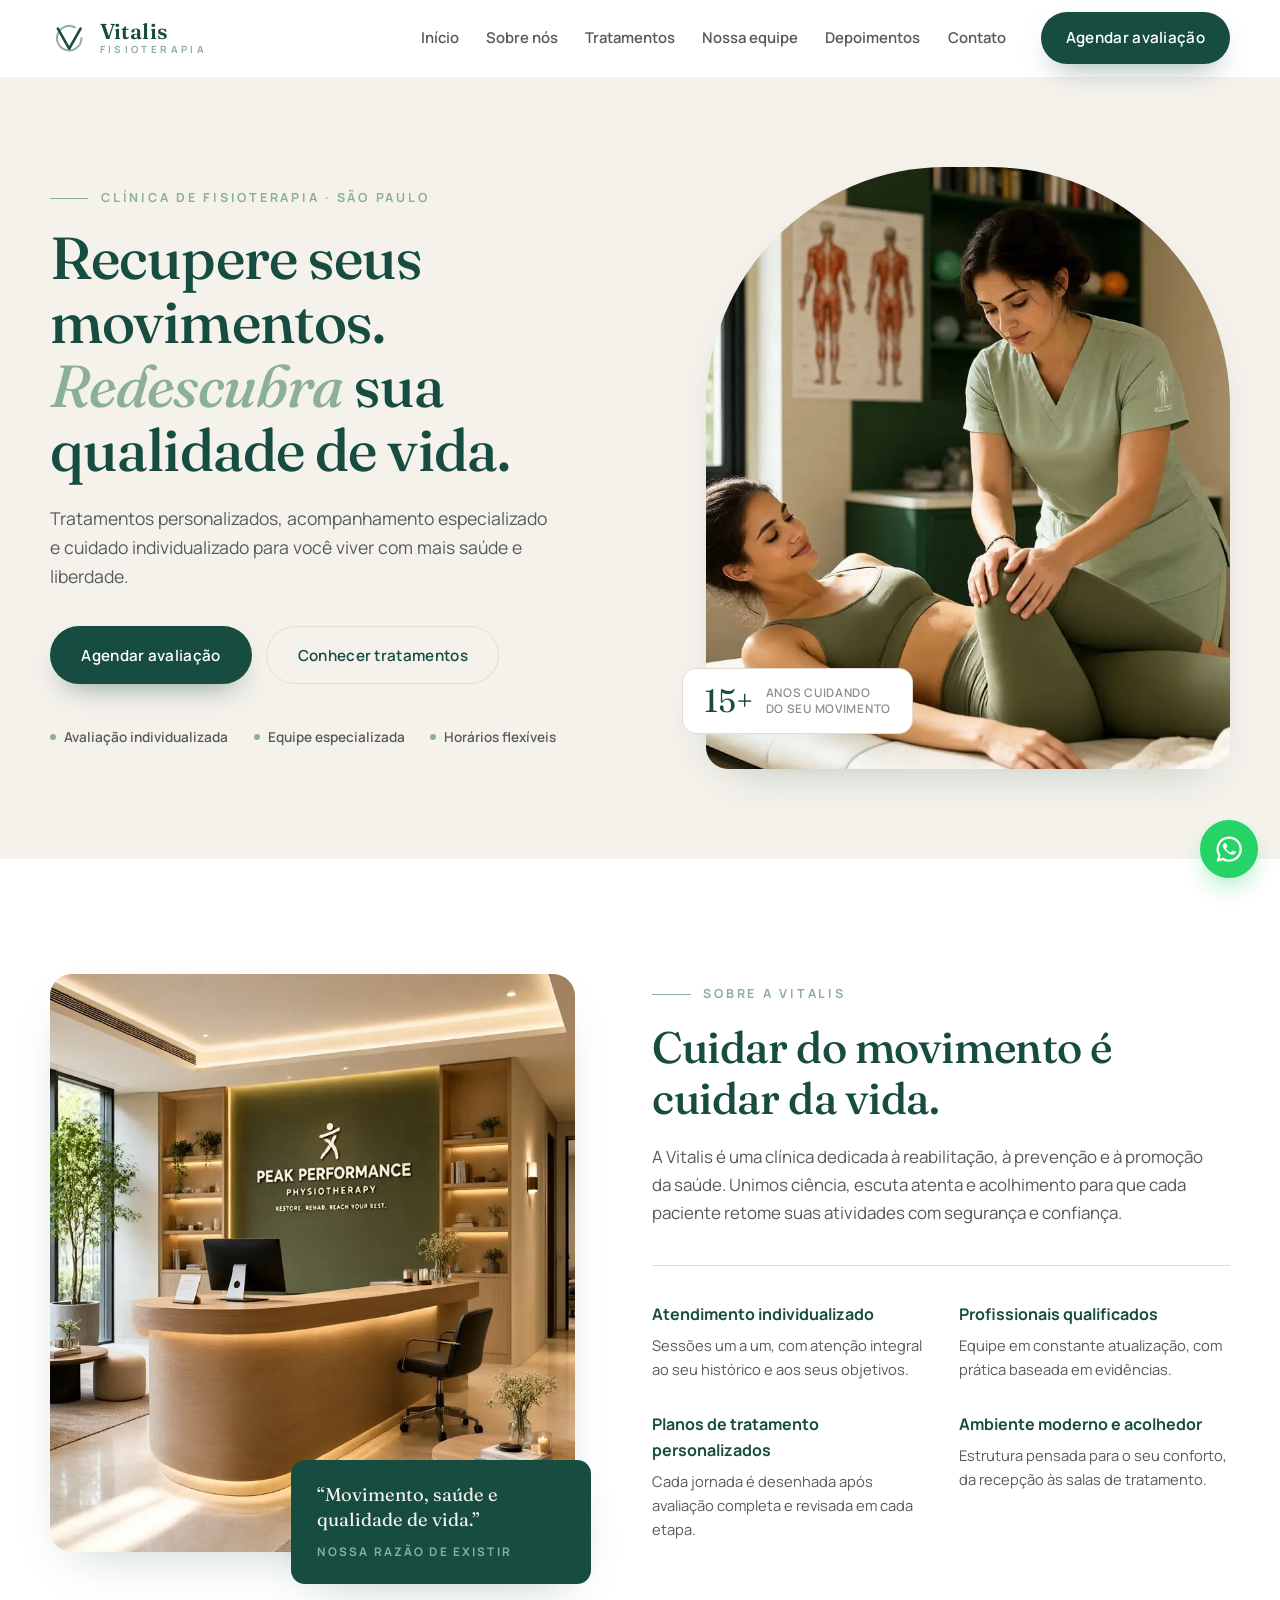
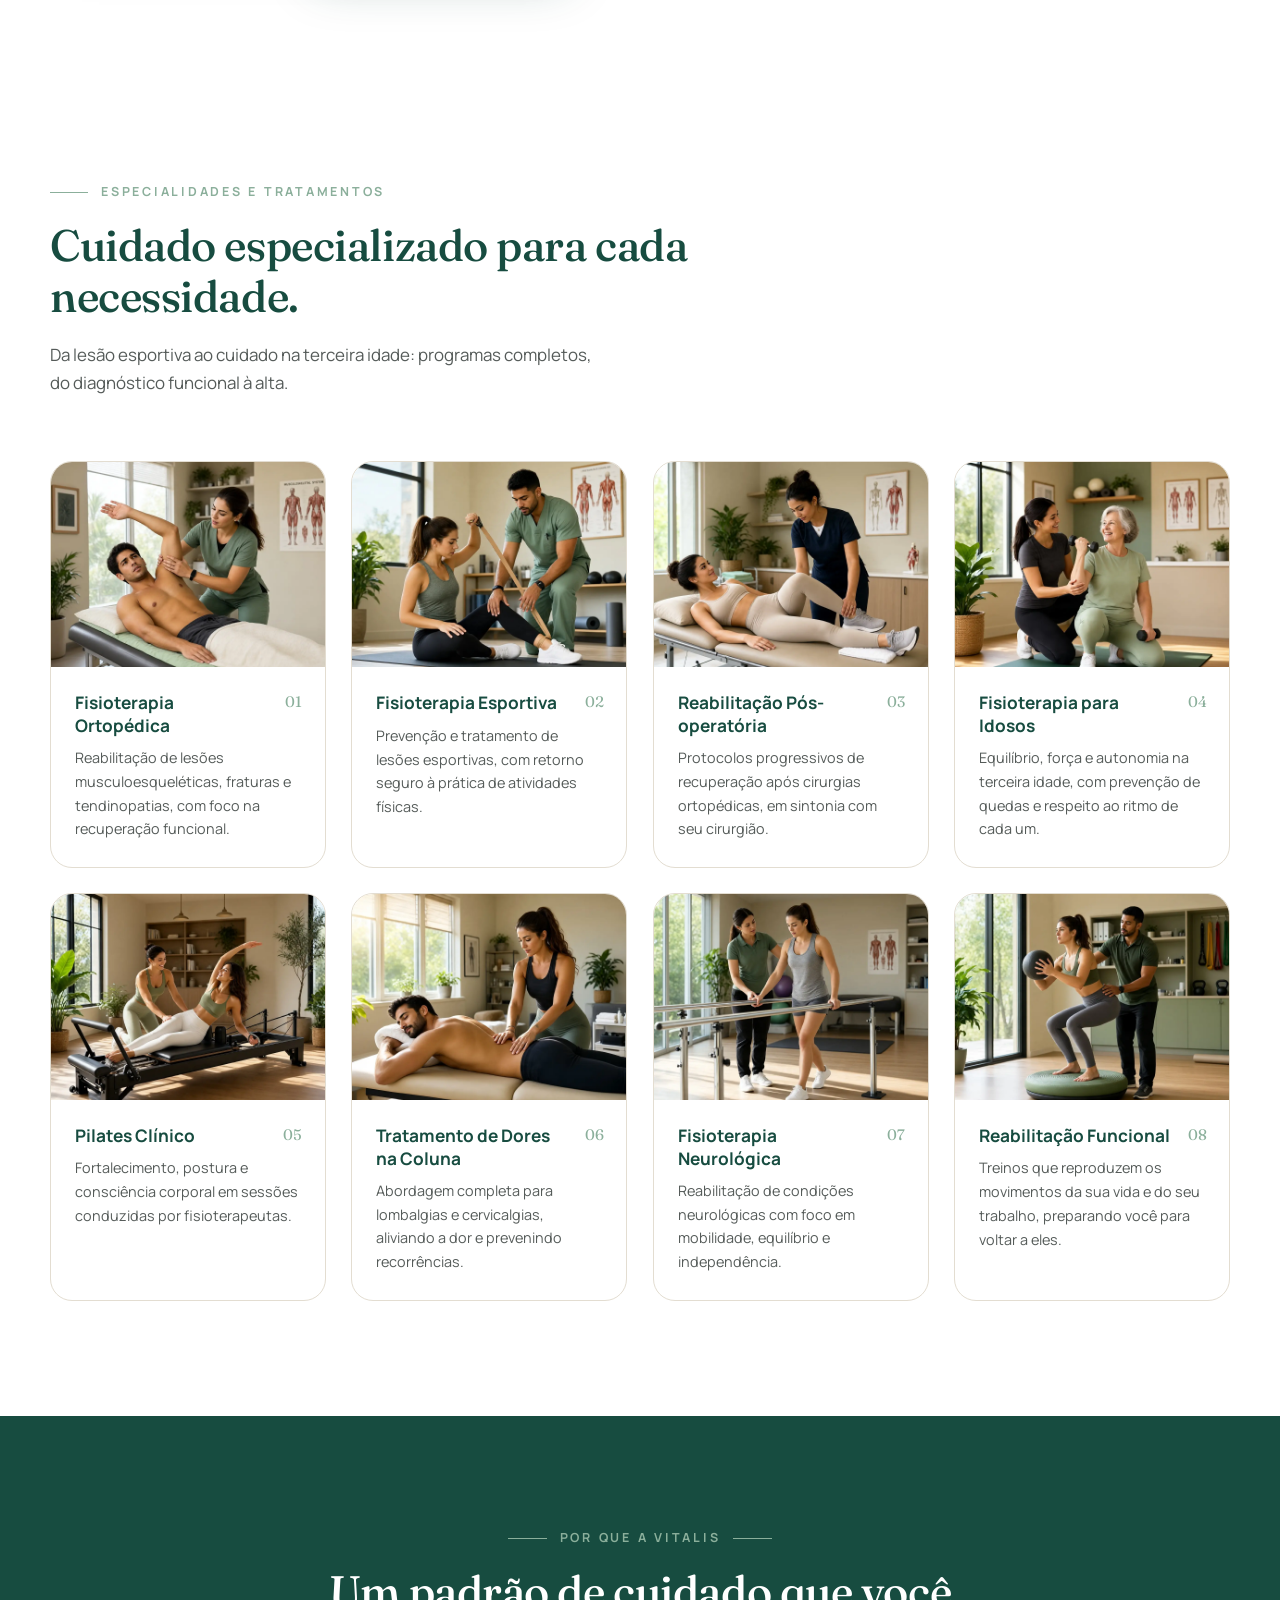
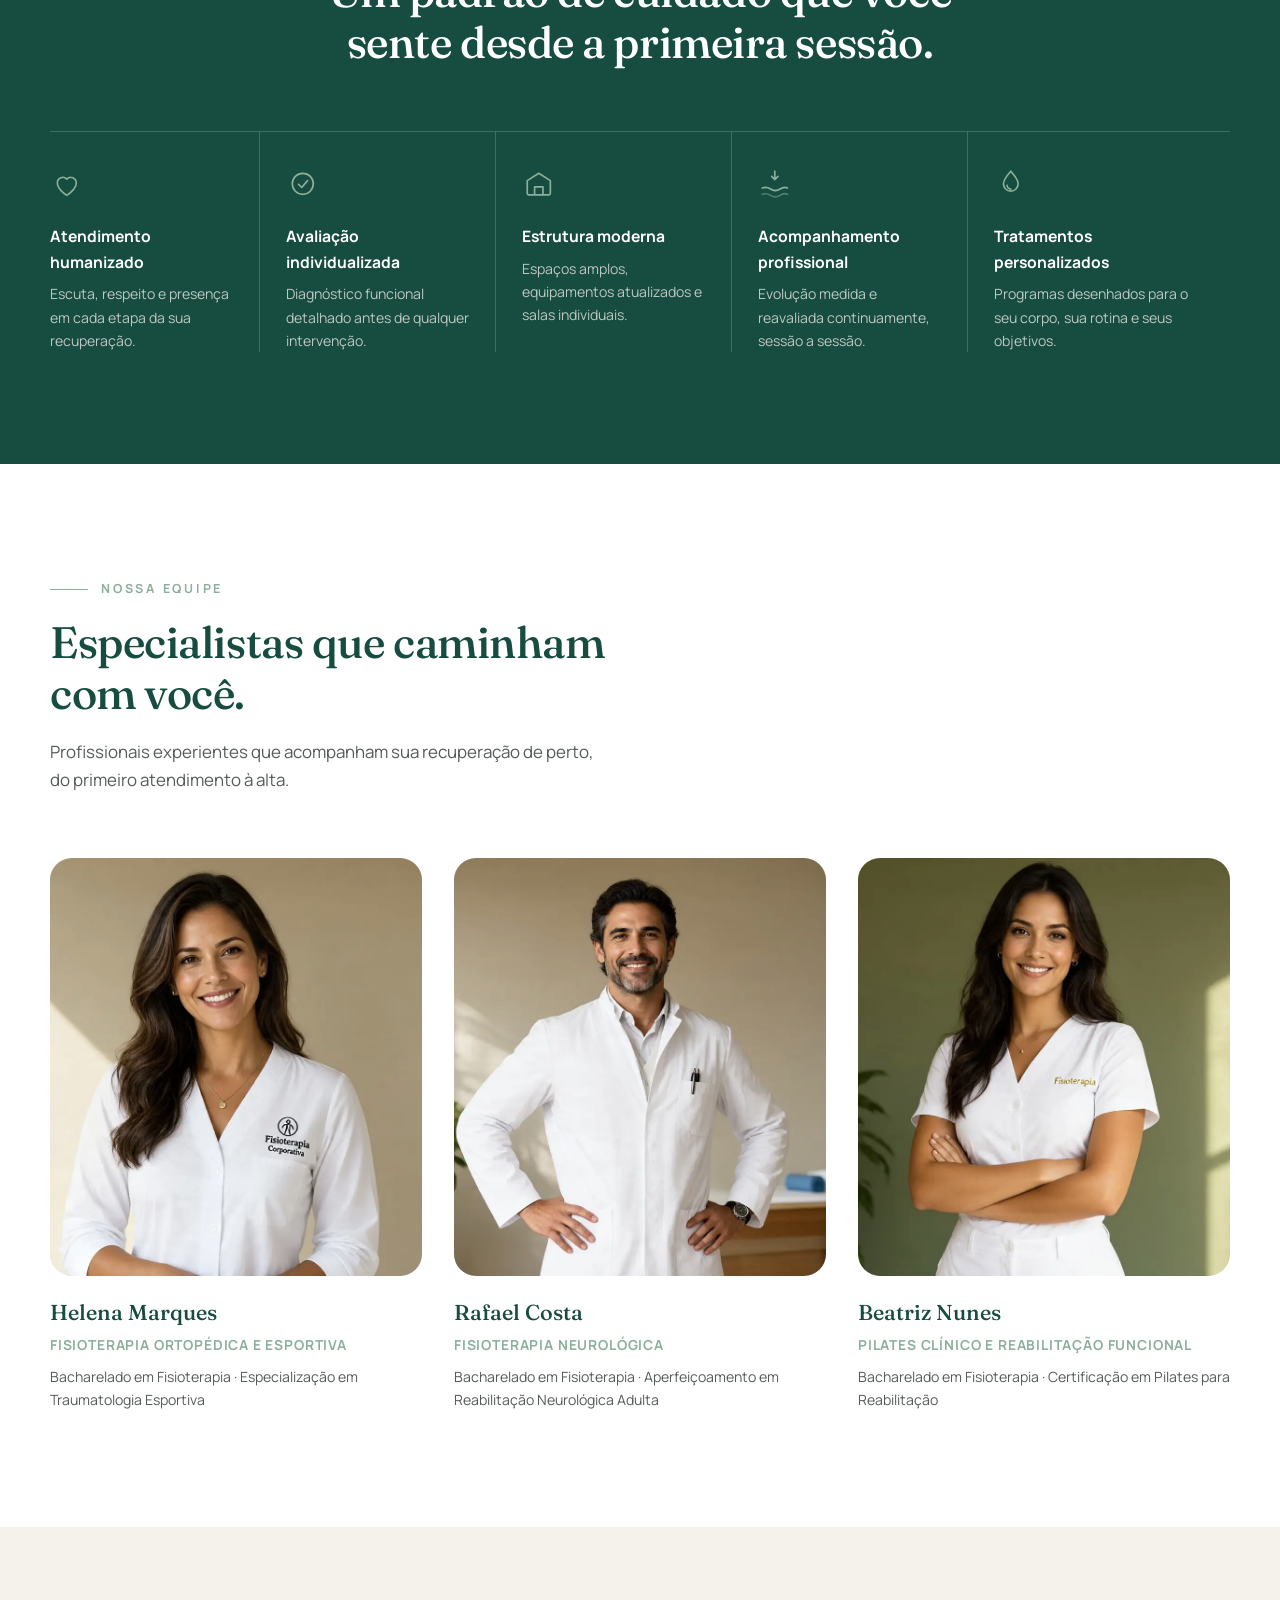
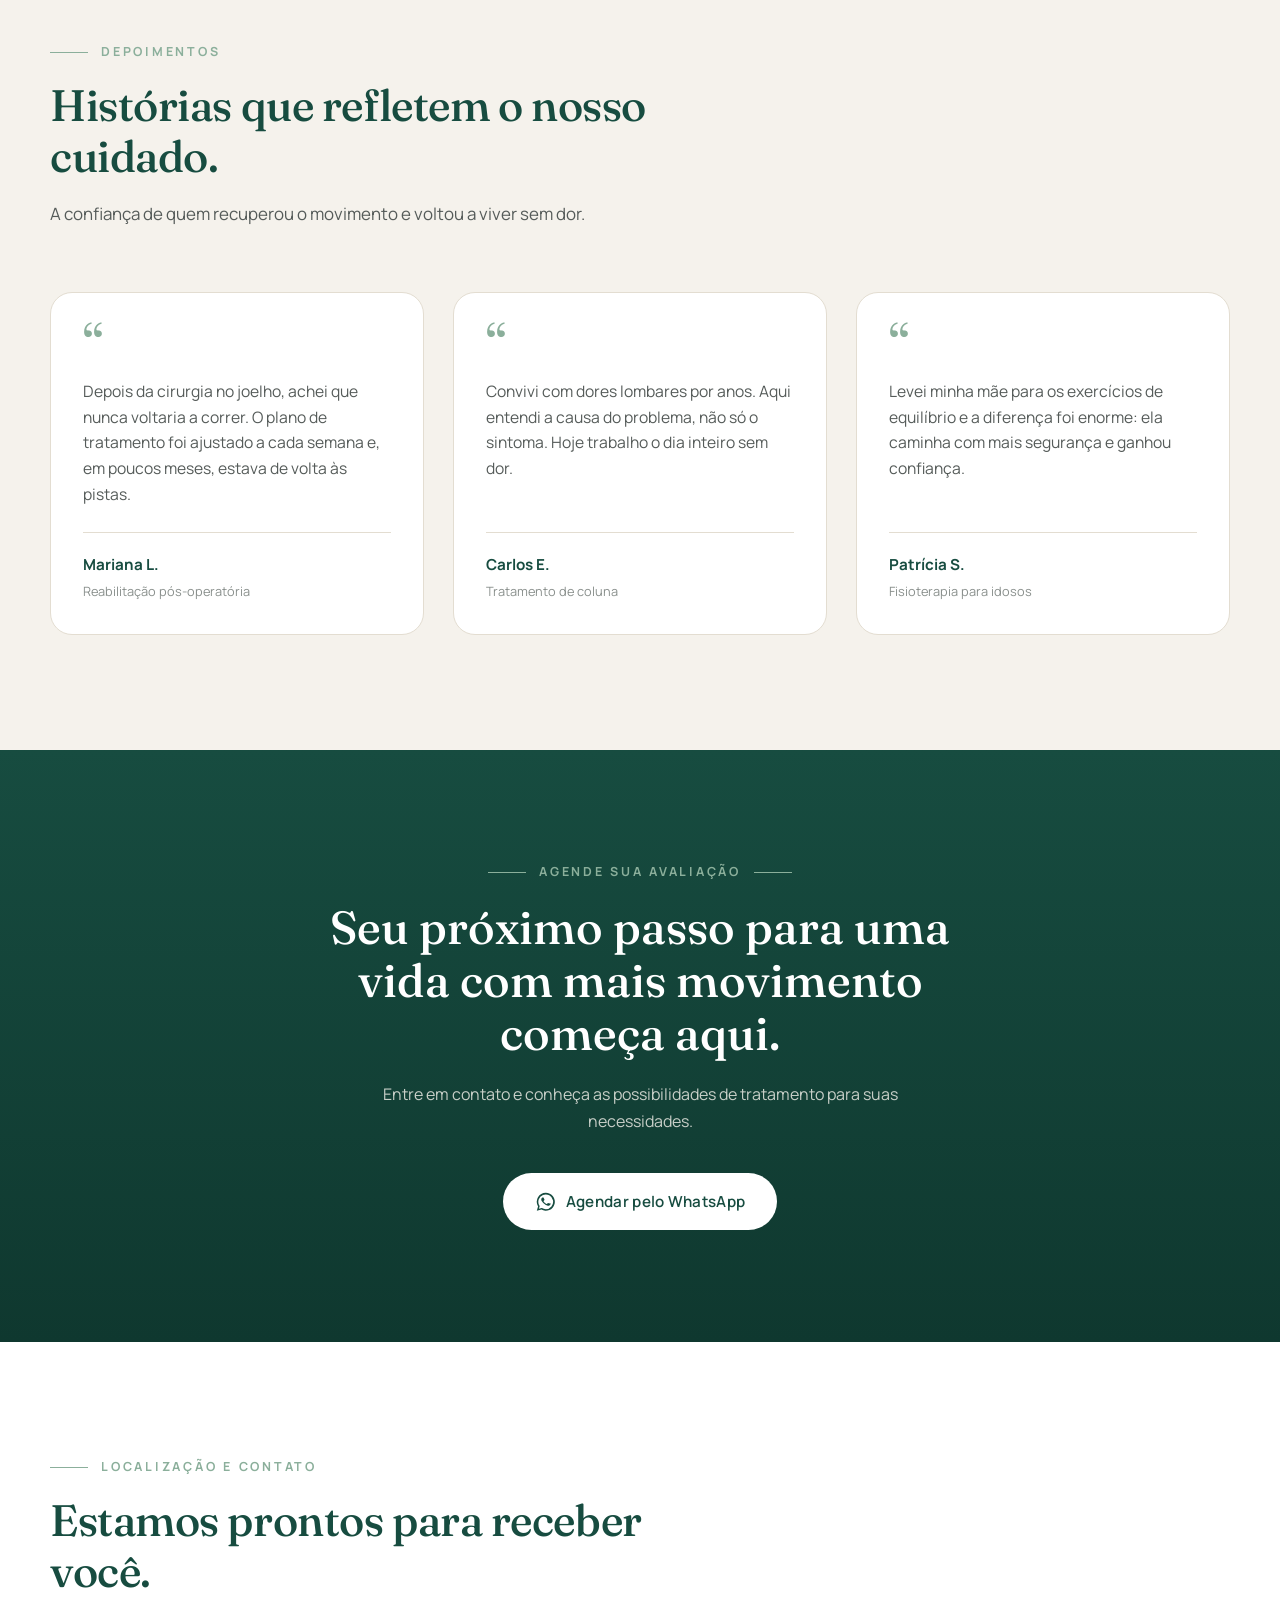
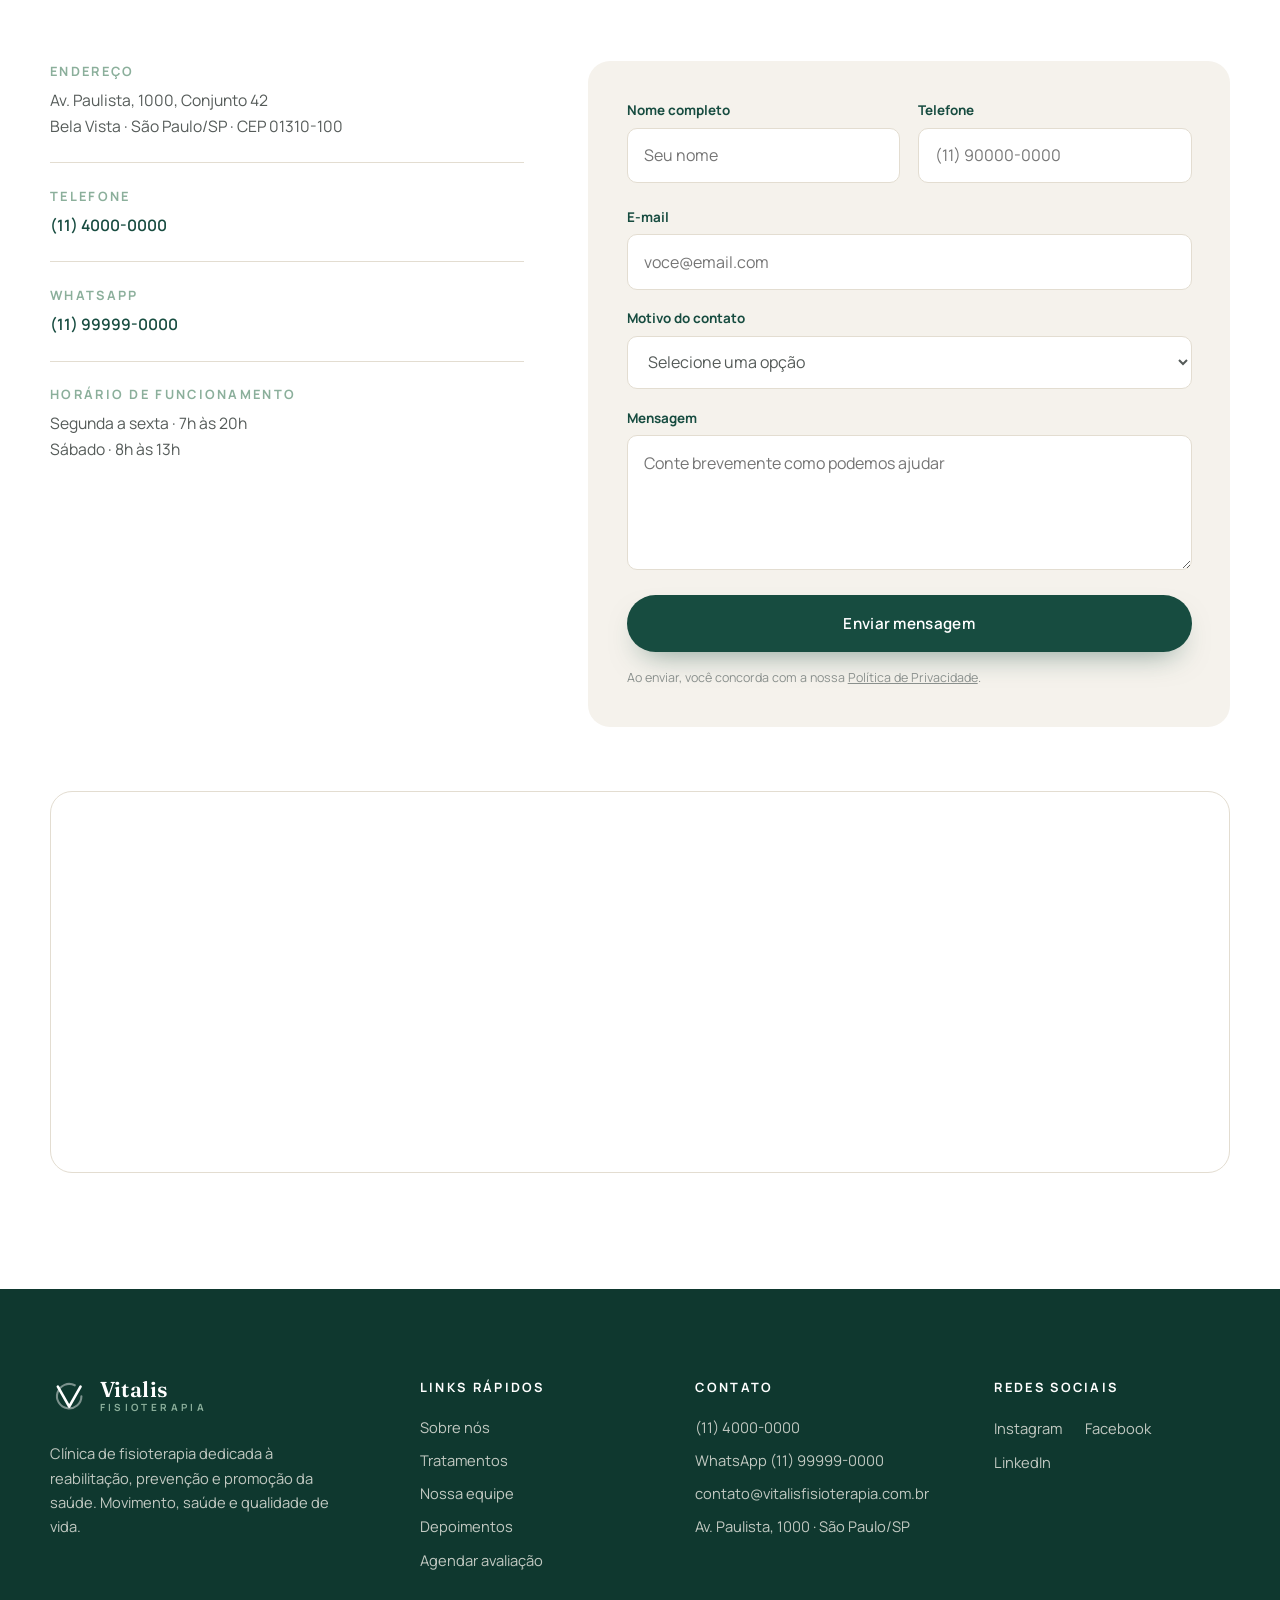
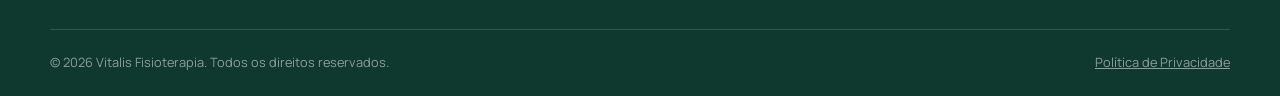
==== commit 4685487d: "Remove avisos de conteúdo demonstrativo e adiciona botão flutuante de WhatsApp" ====
--- a/index.html
+++ b/index.html
@@ -120,7 +120,7 @@
           </div>
           <div class="hero__badge">
             <span class="hero__badge-number">15+</span>
-            <span class="hero__badge-label">anos cuidando<br>do seu movimento*</span>
+            <span class="hero__badge-label">anos cuidando<br>do seu movimento</span>
           </div>
         </div>
       </div>
@@ -327,41 +327,41 @@
         <div class="section__head reveal">
           <p class="overline">Nossa equipe</p>
           <h2 class="section__title" id="equipe-titulo">Especialistas que caminham com você.</h2>
-          <p class="section__lead">Conteúdo demonstrativo: nomes, imagens e formações abaixo são meramente ilustrativos e não correspondem a profissionais reais nem a registros verificáveis.</p>
+          <p class="section__lead">Profissionais experientes que acompanham sua recuperação de perto, do primeiro atendimento à alta.</p>
         </div>
         <div class="equipe__grid">
           <article class="membro reveal">
             <div class="membro__media">
               <picture>
                 <source srcset="assets/img/team1.webp" type="image/webp">
-                <img src="assets/img/team1.jpg" width="1184" height="896" loading="lazy" alt="Retrato ilustrativo da fisioterapeuta Helena Marques, de uniforme branco, sorrindo">
+                <img src="assets/img/team1.jpg" width="1184" height="896" loading="lazy" alt="Retrato da fisioterapeuta Helena Marques, de uniforme branco, sorrindo">
               </picture>
             </div>
             <h3 class="membro__nome">Helena Marques</h3>
             <p class="membro__esp">Fisioterapia Ortopédica e Esportiva</p>
-            <p class="membro__form">Formação ilustrativa: Bacharelado em Fisioterapia · Especialização em Traumatologia Esportiva</p>
+            <p class="membro__form">Bacharelado em Fisioterapia · Especialização em Traumatologia Esportiva</p>
           </article>
           <article class="membro reveal reveal--delay">
             <div class="membro__media">
               <picture>
                 <source srcset="assets/img/team2.webp" type="image/webp">
-                <img src="assets/img/team2.jpg" width="1184" height="896" loading="lazy" alt="Retrato ilustrativo do fisioterapeuta Rafael Costa, de uniforme branco, com expressão serena">
+                <img src="assets/img/team2.jpg" width="1184" height="896" loading="lazy" alt="Retrato do fisioterapeuta Rafael Costa, de uniforme branco, com expressão serena">
               </picture>
             </div>
             <h3 class="membro__nome">Rafael Costa</h3>
             <p class="membro__esp">Fisioterapia Neurológica</p>
-            <p class="membro__form">Formação ilustrativa: Bacharelado em Fisioterapia · Aperfeiçoamento em Reabilitação Neurológica Adulta</p>
+            <p class="membro__form">Bacharelado em Fisioterapia · Aperfeiçoamento em Reabilitação Neurológica Adulta</p>
           </article>
           <article class="membro reveal reveal--delay-2">
             <div class="membro__media">
               <picture>
                 <source srcset="assets/img/team3.webp" type="image/webp">
-                <img src="assets/img/team3.jpg" width="1184" height="896" loading="lazy" alt="Retrato ilustrativo da fisioterapeuta Beatriz Nunes, de uniforme branco, sorrindo levemente">
+                <img src="assets/img/team3.jpg" width="1184" height="896" loading="lazy" alt="Retrato da fisioterapeuta Beatriz Nunes, de uniforme branco, sorrindo levemente">
               </picture>
             </div>
             <h3 class="membro__nome">Beatriz Nunes</h3>
             <p class="membro__esp">Pilates Clínico e Reabilitação Funcional</p>
-            <p class="membro__form">Formação ilustrativa: Bacharelado em Fisioterapia · Certificação ilustrativa em Pilates para Reabilitação</p>
+            <p class="membro__form">Bacharelado em Fisioterapia · Certificação em Pilates para Reabilitação</p>
           </article>
         </div>
       </div>
@@ -373,7 +373,7 @@
         <div class="section__head reveal">
           <p class="overline">Depoimentos</p>
           <h2 class="section__title" id="depoimentos-titulo">Histórias que refletem o nosso cuidado.</h2>
-          <p class="section__lead">Depoimentos ilustrativos, criados para demonstração deste site. Não constituem avaliações reais de pacientes.</p>
+          <p class="section__lead">A confiança de quem recuperou o movimento e voltou a viver sem dor.</p>
         </div>
         <div class="depoimentos__grid">
           <figure class="depo reveal">
@@ -414,7 +414,6 @@
           <svg viewBox="0 0 24 24" fill="currentColor" aria-hidden="true"><path d="M12 2a10 10 0 0 0-8.6 15.1L2 22l5.1-1.3A10 10 0 1 0 12 2Zm0 18.2c-1.5 0-3-.4-4.3-1.2l-.3-.2-3 .8.8-2.9-.2-.3A8.2 8.2 0 1 1 12 20.2Zm4.5-6.1c-.2-.1-1.5-.7-1.7-.8-.2-.1-.4-.1-.6.1l-.8 1c-.1.2-.3.2-.5.1a6.7 6.7 0 0 1-3.3-2.9c-.3-.4 0-.5.2-.7l.4-.5c.1-.2.2-.3.3-.5v-.5L9.6 7.6c-.2-.5-.4-.4-.6-.4h-.5c-.2 0-.5.1-.7.3-.9.9-1.2 2.1-.4 3.6a12 12 0 0 0 4.6 4.4c1.8.9 2.5 1 3.4.8.5-.1 1.5-.6 1.7-1.2.2-.6.2-1.1.1-1.2l-.7-.8Z"/></svg>
           Agendar pelo WhatsApp
         </a>
-        <p class="cta__note">Número demonstrativo — substitua pelo WhatsApp da clínica.</p>
       </div>
     </section>
 
@@ -430,7 +429,7 @@
             <ul class="contato__lista">
               <li>
                 <h3>Endereço</h3>
-                <p>Av. Paulista, 1000, Conjunto 42<br>Bela Vista · São Paulo/SP · CEP 01310-100<br><small>Endereço demonstrativo.</small></p>
+                <p>Av. Paulista, 1000, Conjunto 42<br>Bela Vista · São Paulo/SP · CEP 01310-100</p>
               </li>
               <li>
                 <h3>Telefone</h3>
@@ -537,17 +536,21 @@
       <div class="footer__col">
         <h3>Redes sociais</h3>
         <ul class="footer__social">
-          <li><a href="#" aria-label="Instagram da Vitalis Fisioterapia (link demonstrativo)">Instagram</a></li>
-          <li><a href="#" aria-label="Facebook da Vitalis Fisioterapia (link demonstrativo)">Facebook</a></li>
-          <li><a href="#" aria-label="LinkedIn da Vitalis Fisioterapia (link demonstrativo)">LinkedIn</a></li>
+          <li><a href="#" aria-label="Instagram da Vitalis Fisioterapia">Instagram</a></li>
+          <li><a href="#" aria-label="Facebook da Vitalis Fisioterapia">Facebook</a></li>
+          <li><a href="#" aria-label="LinkedIn da Vitalis Fisioterapia">LinkedIn</a></li>
         </ul>
       </div>
     </div>
     <div class="container footer__bottom">
       <p>© <span id="ano">2025</span> Vitalis Fisioterapia. Todos os direitos reservados.</p>
-      <p>Site demonstrativo. Imagens e depoimentos são ilustrativos. <a href="politica-privacidade.html">Política de Privacidade</a></p>
+      <p><a href="politica-privacidade.html">Política de Privacidade</a></p>
     </div>
   </footer>
+
+  <a class="whatsapp-float" href="https://wa.me/5511999990000?text=Ol%C3%A1!%20Gostaria%20de%20agendar%20uma%20avalia%C3%A7%C3%A3o%20na%20Vitalis%20Fisioterapia." target="_blank" rel="noopener" aria-label="Conversar no WhatsApp com a Vitalis Fisioterapia">
+    <svg viewBox="0 0 24 24" fill="currentColor" aria-hidden="true"><path d="M12 2a10 10 0 0 0-8.6 15.1L2 22l5.1-1.3A10 10 0 1 0 12 2Zm0 18.2c-1.5 0-3-.4-4.3-1.2l-.3-.2-3 .8.8-2.9-.2-.3A8.2 8.2 0 1 1 12 20.2Zm4.5-6.1c-.2-.1-1.5-.7-1.7-.8-.2-.1-.4-.1-.6.1l-.8 1c-.1.2-.3.2-.5.1a6.7 6.7 0 0 1-3.3-2.9c-.3-.4 0-.5.2-.7l.4-.5c.1-.2.2-.3.3-.5v-.5L9.6 7.6c-.2-.5-.4-.4-.6-.4h-.5c-.2 0-.5.1-.7.3-.9.9-1.2 2.1-.4 3.6a12 12 0 0 0 4.6 4.4c1.8.9 2.5 1 3.4.8.5-.1 1.5-.6 1.7-1.2.2-.6.2-1.1.1-1.2l-.7-.8Z"/></svg>
+  </a>
 
   <script src="assets/js/main.js" defer></script>
 </body>
--- a/assets/css/styles.css
+++ b/assets/css/styles.css
@@ -724,6 +724,29 @@
   color: rgba(245, 242, 236, .55);
 }
 .footer__bottom a { color: inherit; }
+
+/* Botão flutuante de WhatsApp -------------------------------------------- */
+.whatsapp-float {
+  position: fixed;
+  right: 1.4rem;
+  bottom: 1.4rem;
+  z-index: 90;
+  display: flex;
+  align-items: center;
+  justify-content: center;
+  width: 3.6rem;
+  height: 3.6rem;
+  border-radius: 50%;
+  background: #25D366;
+  color: var(--branco);
+  box-shadow: 0 12px 28px -10px rgba(37, 211, 102, .65);
+  transition: transform .25s var(--ease), box-shadow .25s var(--ease);
+}
+.whatsapp-float:hover {
+  transform: translateY(-3px) scale(1.05);
+  box-shadow: 0 16px 34px -10px rgba(37, 211, 102, .75);
+}
+.whatsapp-float svg { width: 1.9rem; height: 1.9rem; }
 
 /* Animações de entrada --------------------------------------------------- */
 .reveal {
@@ -799,6 +822,7 @@
   .form__row { grid-template-columns: 1fr; gap: 0; }
   .footer__grid { grid-template-columns: 1fr; gap: 2rem; }
   .footer__bottom { flex-direction: column; }
+  .whatsapp-float { right: 1rem; bottom: 1rem; width: 3.3rem; height: 3.3rem; }
 }
 
 @media (max-width: 480px) {
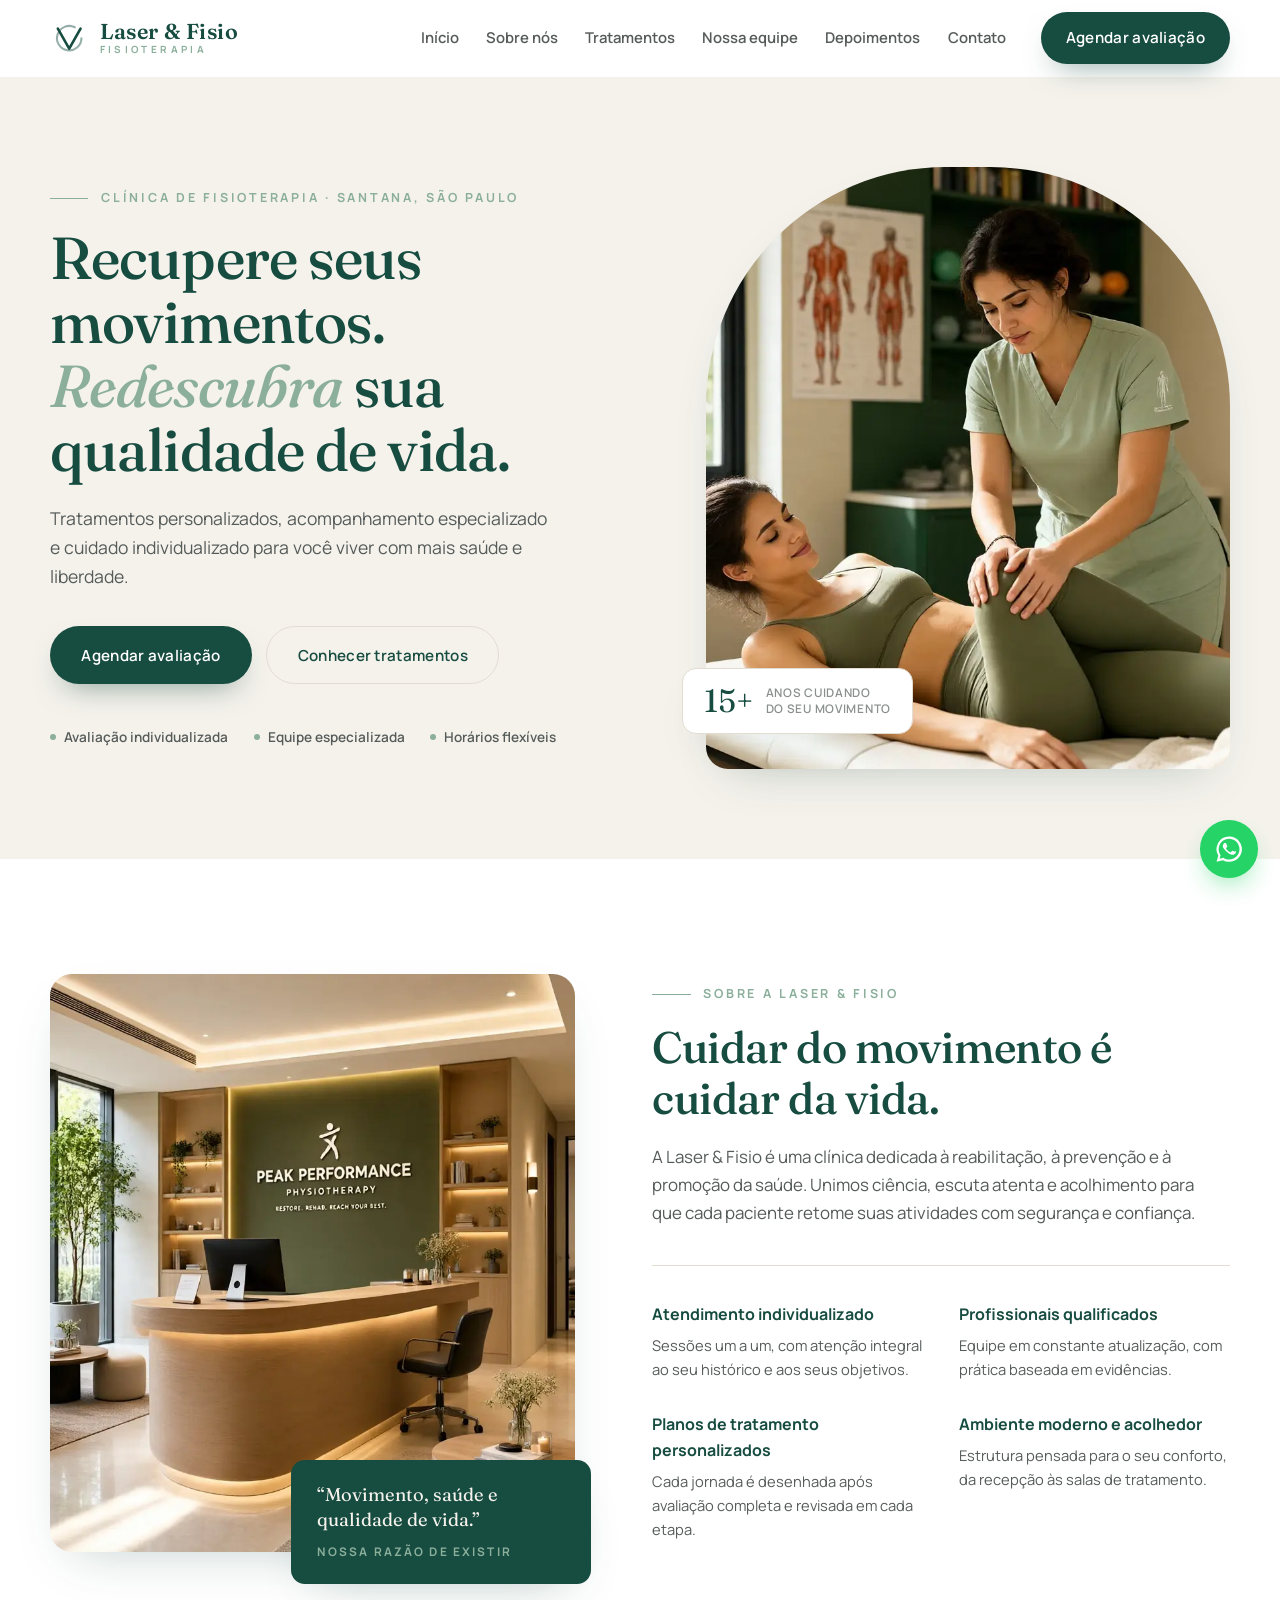
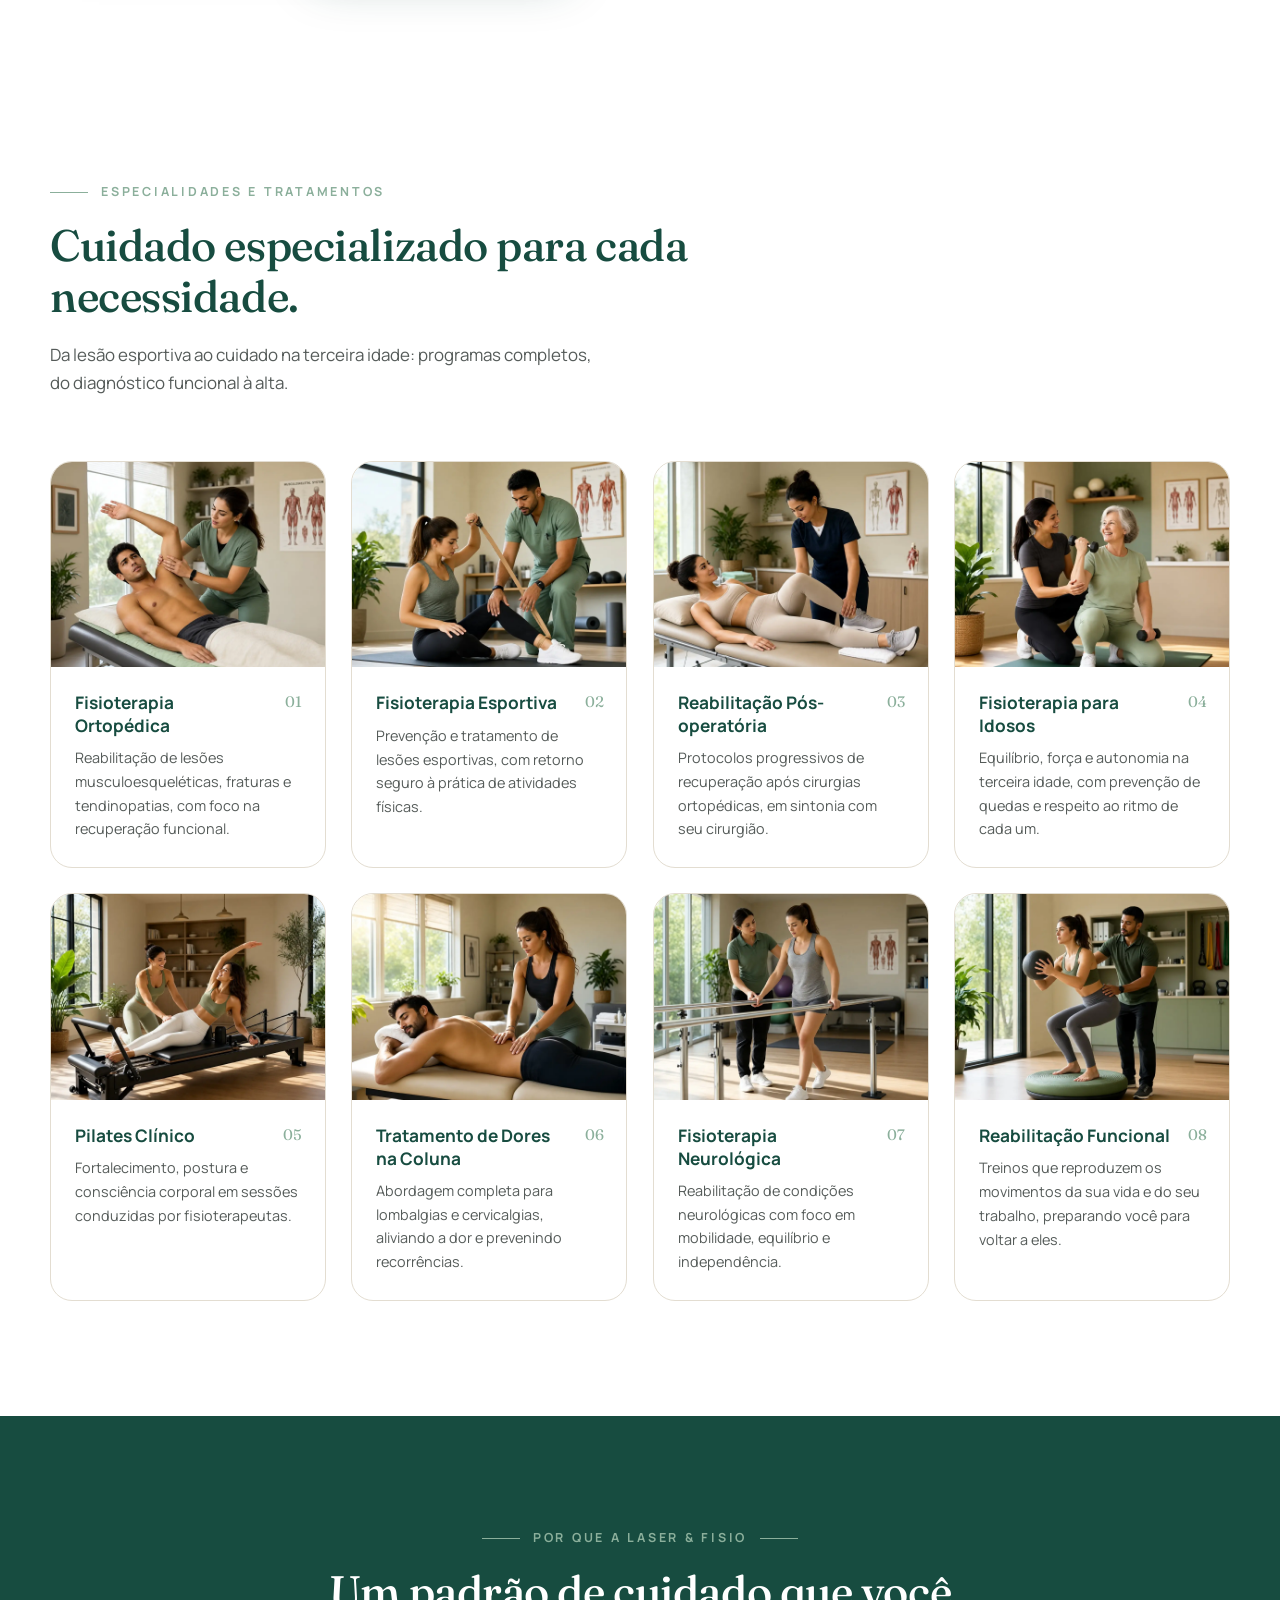
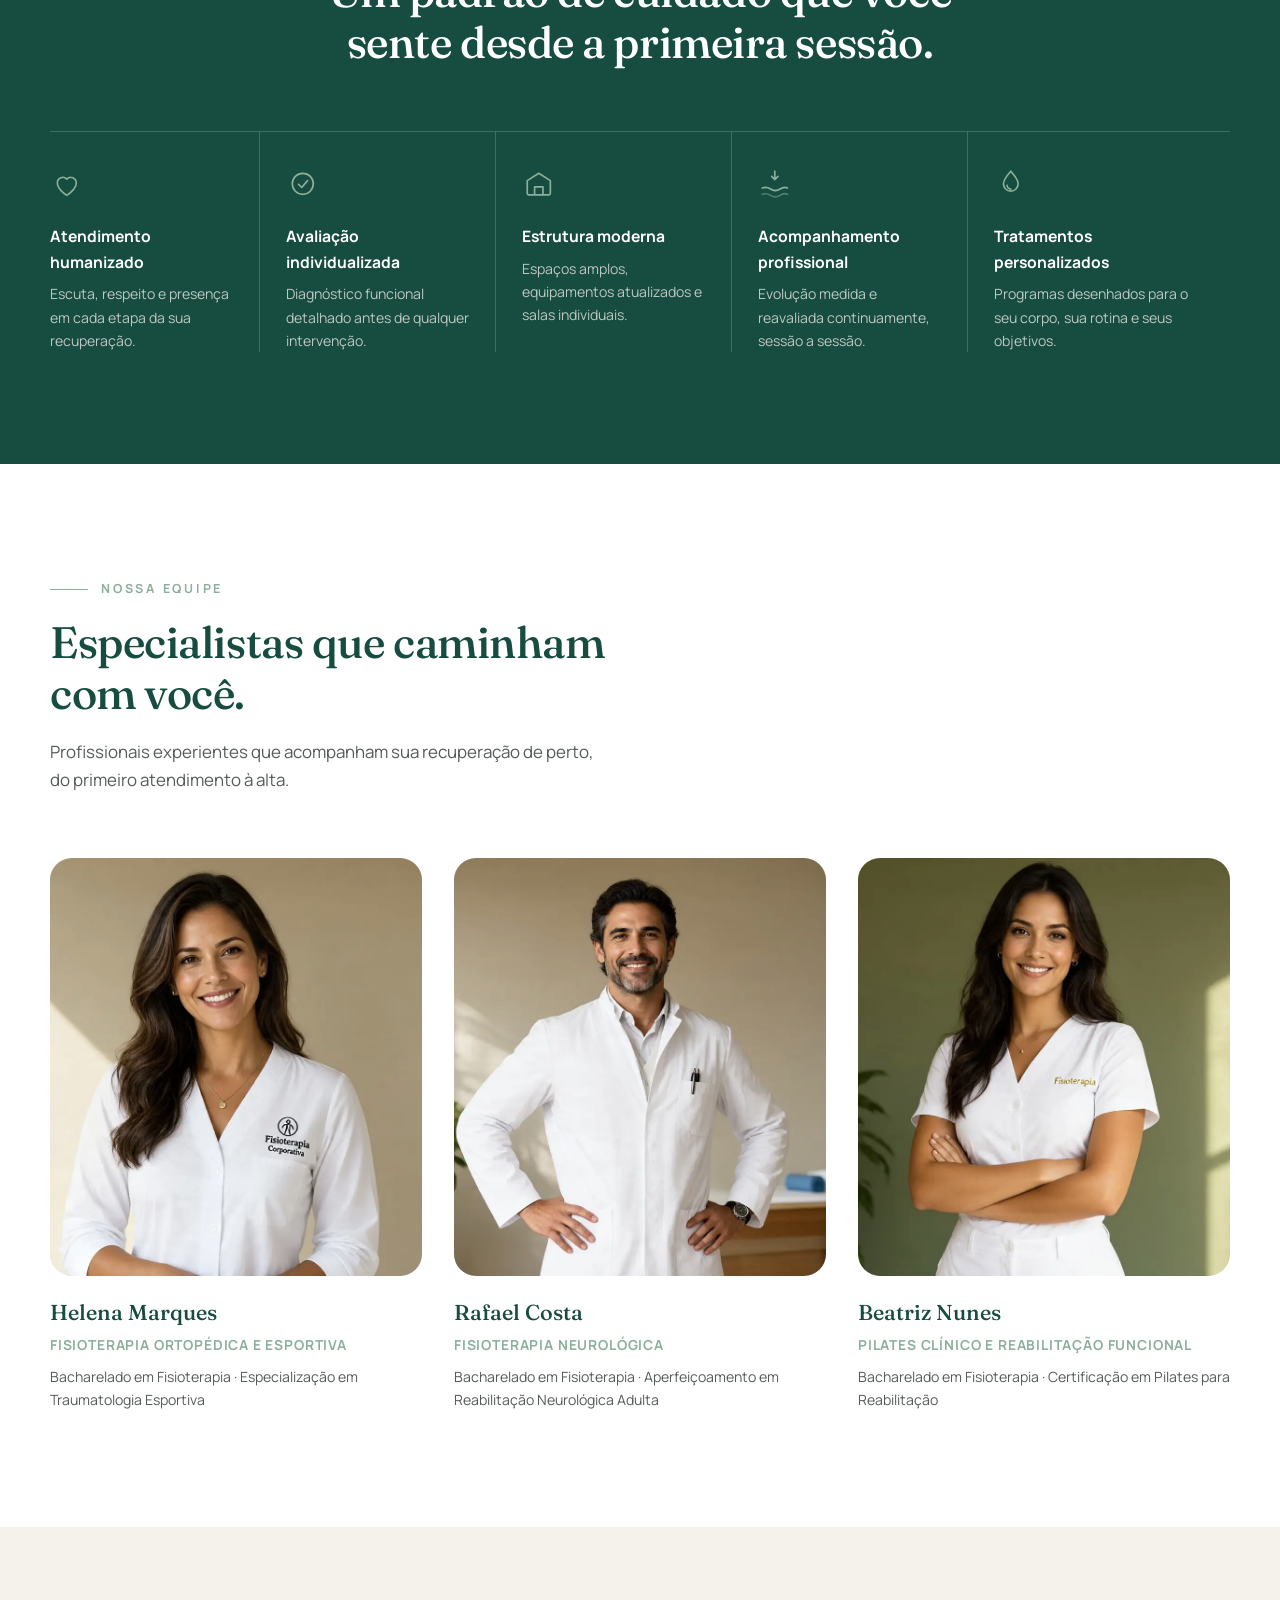
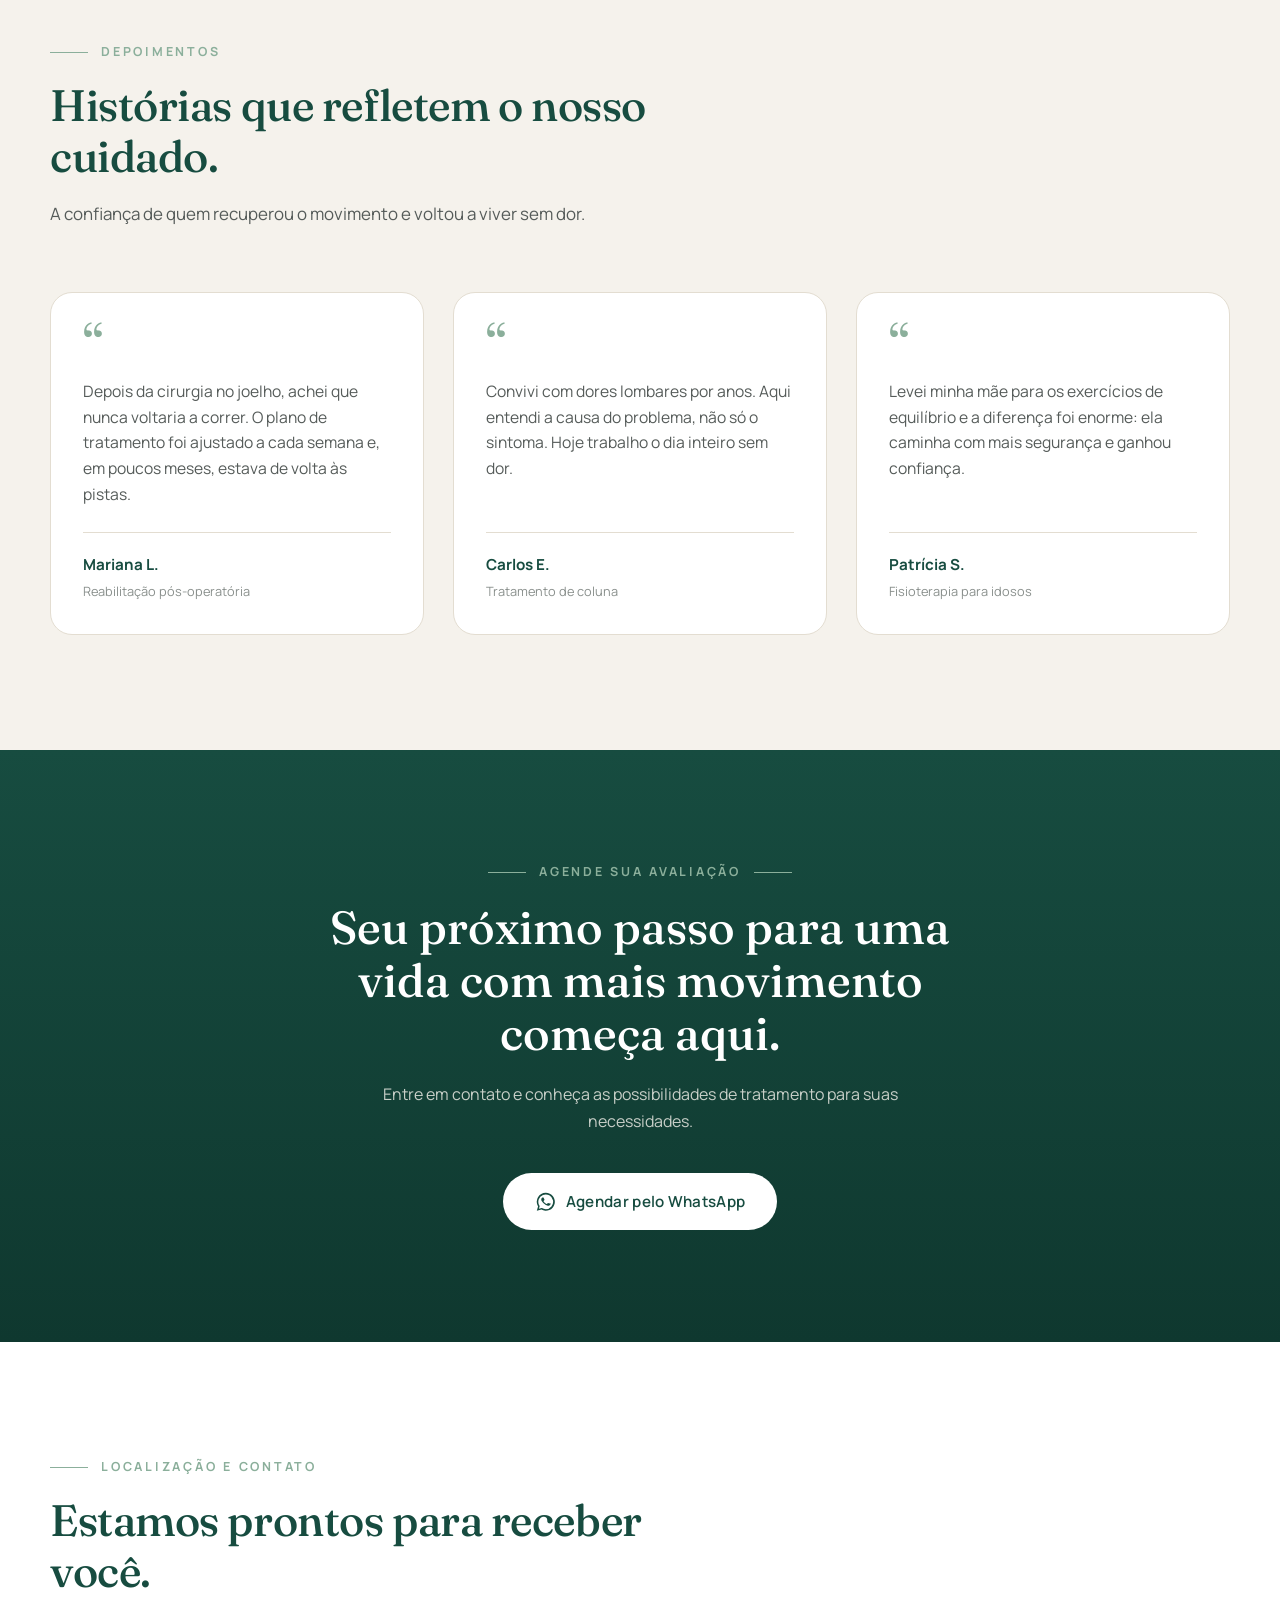
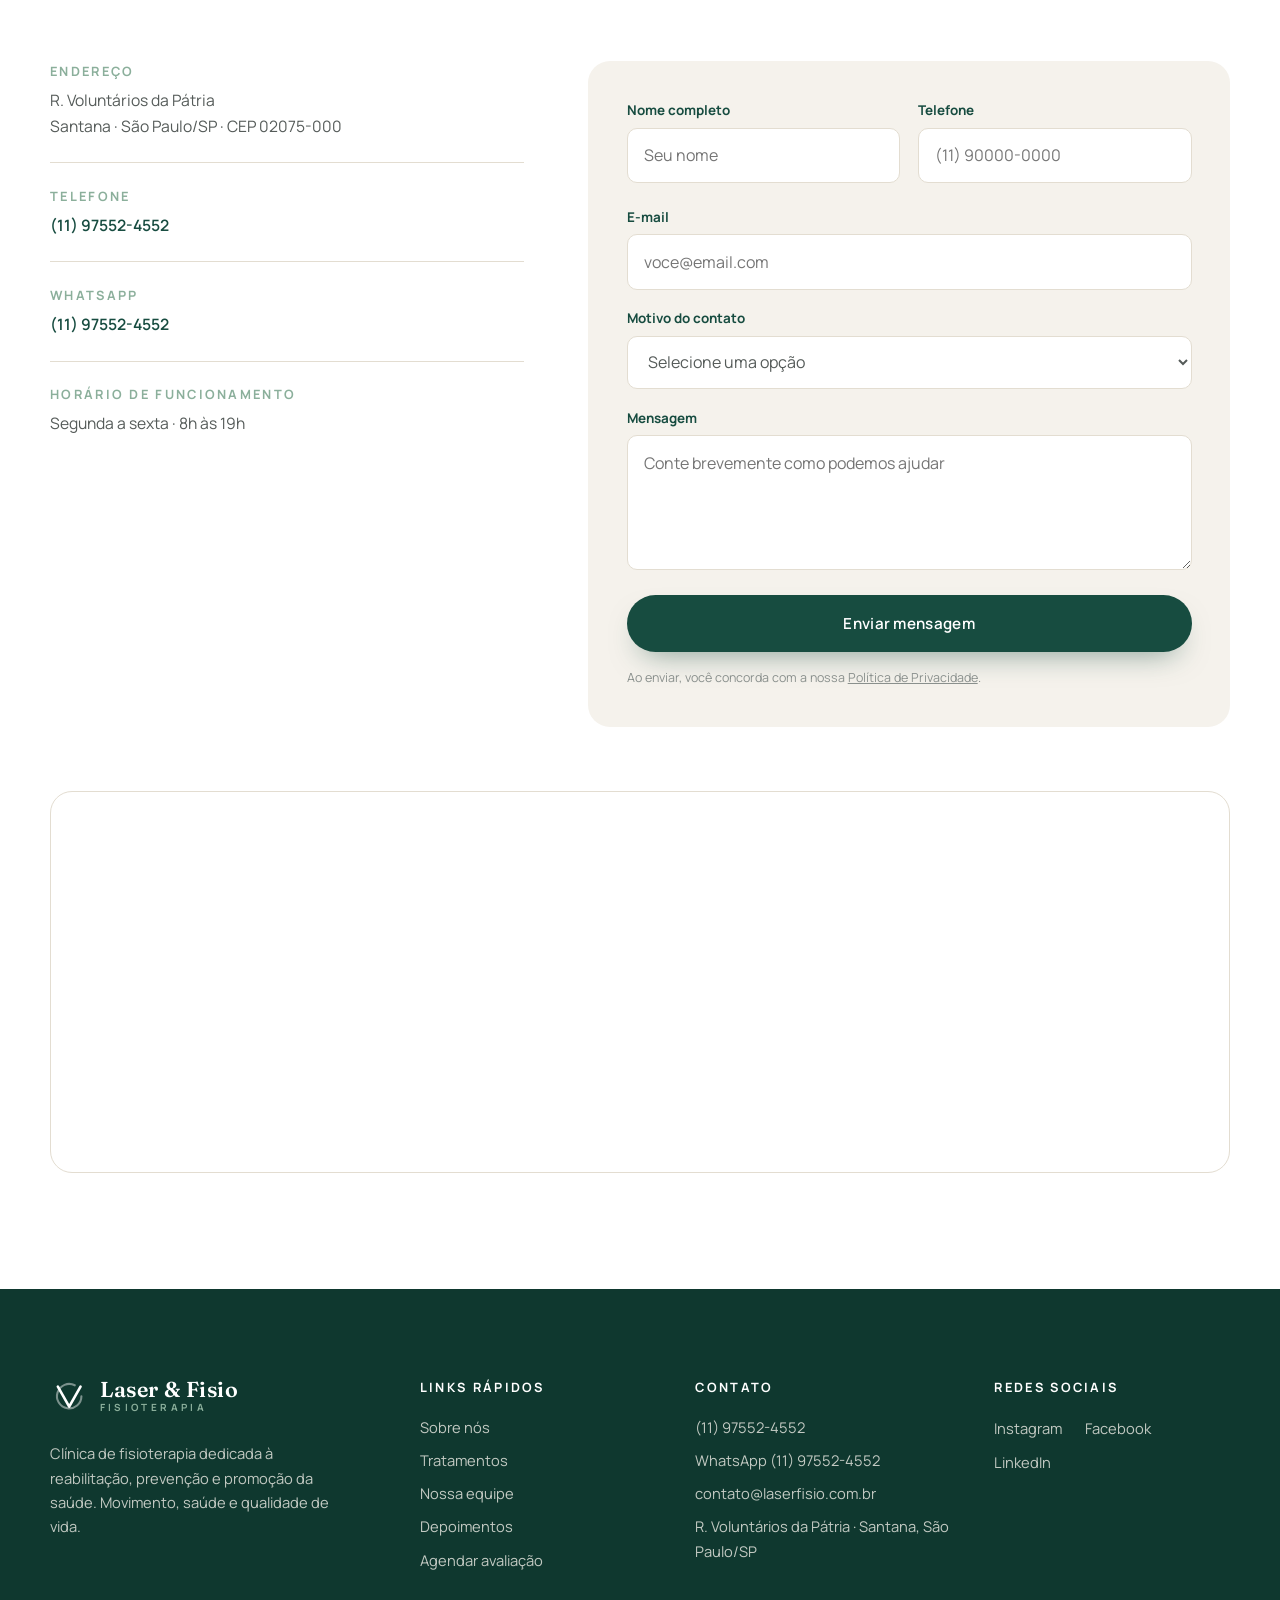
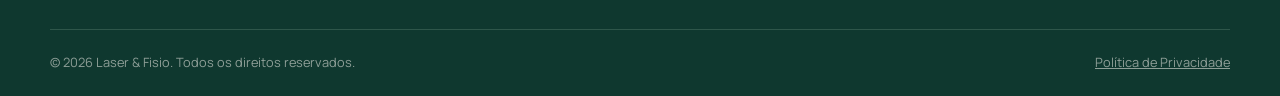
==== commit d8685d05: "Atualiza para os dados reais da Fisioterapia Laser & Fisio Marca, endereço (R. Voluntários da Pátria" ====
--- a/index.html
+++ b/index.html
@@ -3,19 +3,19 @@
 <head>
   <meta charset="UTF-8">
   <meta name="viewport" content="width=device-width, initial-scale=1.0">
-  <title>Vitalis Fisioterapia | Fisioterapia em São Paulo — Movimento, saúde e qualidade de vida</title>
-  <meta name="description" content="Clínica de fisioterapia em São Paulo especializada em ortopedia, esporte, pilates clínico, idosos e reabilitação. Agende sua avaliação e recupere seus movimentos com acompanhamento individualizado.">
-  <meta name="keywords" content="fisioterapia São Paulo, clínica de fisioterapia, pilates clínico, fisioterapia ortopédica, reabilitação, dor na coluna">
+  <title>Laser &amp; Fisio | Fisioterapia em Santana, São Paulo — Laserterapia e atendimento humanizado</title>
+  <meta name="description" content="Clínica de fisioterapia em Santana, São Paulo. Laserterapia, reabilitação, pilates clínico e atendimento humanizado. Agende sua avaliação pelo WhatsApp (11) 97552-4552.">
+  <meta name="keywords" content="fisioterapia Santana, fisioterapia São Paulo, laserterapia, clínica de fisioterapia, pilates clínico, reabilitação, dor na coluna">
   <meta name="robots" content="index, follow">
-  <link rel="canonical" href="https://www.vitalisfisioterapia.com.br/">
+  <link rel="canonical" href="https://laserfisio.com.br/">
 
   <meta property="og:type" content="website">
   <meta property="og:locale" content="pt_BR">
-  <meta property="og:site_name" content="Vitalis Fisioterapia">
-  <meta property="og:title" content="Vitalis Fisioterapia — Movimento, saúde e qualidade de vida">
-  <meta property="og:description" content="Tratamentos personalizados, acompanhamento especializado e cuidado individualizado para você viver com mais saúde e liberdade.">
-  <meta property="og:url" content="https://www.vitalisfisioterapia.com.br/">
-  <meta property="og:image" content="https://www.vitalisfisioterapia.com.br/assets/img/hero.jpg">
+  <meta property="og:site_name" content="Laser & Fisio">
+  <meta property="og:title" content="Laser & Fisio — Fisioterapia em Santana, São Paulo">
+  <meta property="og:description" content="Laserterapia, reabilitação e atendimento humanizado em Santana, São Paulo. Agende sua avaliação pelo WhatsApp (11) 97552-4552.">
+  <meta property="og:url" content="https://laserfisio.com.br/">
+  <meta property="og:image" content="https://laserfisio.com.br/assets/img/hero.jpg">
   <meta name="twitter:card" content="summary_large_image">
 
   <link rel="icon" type="image/svg+xml" href="assets/favicon.svg">
@@ -29,29 +29,25 @@
   {
     "@context": "https://schema.org",
     "@type": "Physiotherapy",
-    "name": "Vitalis Fisioterapia",
+    "name": "Fisioterapia Laser & Fisio",
     "slogan": "Movimento, saúde e qualidade de vida",
-    "description": "Clínica de fisioterapia dedicada à reabilitação, prevenção e promoção da saúde, com atendimento individualizado e planos de tratamento personalizados.",
-    "url": "https://www.vitalisfisioterapia.com.br/",
-    "telephone": "+55-11-4000-0000",
-    "image": "https://www.vitalisfisioterapia.com.br/assets/img/hero.jpg",
+    "description": "Clínica de fisioterapia em Santana, São Paulo: laserterapia, reabilitação e atendimento humanizado com planos de tratamento personalizados.",
+    "url": "https://laserfisio.com.br/",
+    "telephone": "+55-11-97552-4552",
+    "image": "https://laserfisio.com.br/assets/img/hero.jpg",
     "address": {
       "@type": "PostalAddress",
-      "streetAddress": "Av. Paulista, 1000, Conjunto 42",
+      "streetAddress": "R. Voluntários da Pátria",
       "addressLocality": "São Paulo",
       "addressRegion": "SP",
-      "postalCode": "01310-100",
+      "postalCode": "02075-000",
       "addressCountry": "BR"
     },
-    "geo": { "@type": "GeoCoordinates", "latitude": -23.5613, "longitude": -46.6565 },
+    "geo": { "@type": "GeoCoordinates", "latitude": -23.5005, "longitude": -46.6272 },
     "openingHoursSpecification": [{
       "@type": "OpeningHoursSpecification",
       "dayOfWeek": ["Monday", "Tuesday", "Wednesday", "Thursday", "Friday"],
-      "opens": "07:00", "closes": "20:00"
-    },{
-      "@type": "OpeningHoursSpecification",
-      "dayOfWeek": "Saturday",
-      "opens": "08:00", "closes": "13:00"
+      "opens": "08:00", "closes": "19:00"
     }],
     "priceRange": "$$"
   }
@@ -62,13 +58,13 @@
 
   <header class="header" id="topo">
     <div class="container header__inner">
-      <a href="#topo" class="brand" aria-label="Vitalis Fisioterapia — página inicial">
+      <a href="#topo" class="brand" aria-label="Laser &amp; Fisio — página inicial">
         <svg class="brand__mark" viewBox="0 0 44 44" fill="none" aria-hidden="true">
           <path d="M36 22a14 14 0 1 1-7.6-12.5" stroke="currentColor" stroke-width="2.4" stroke-linecap="round" opacity=".45"/>
           <path d="M9 11l13 23L35 11" stroke="currentColor" stroke-width="3" stroke-linecap="round" stroke-linejoin="round"/>
         </svg>
         <span class="brand__text">
-          <strong>Vitalis</strong>
+          <strong>Laser &amp; Fisio</strong>
           <small>Fisioterapia</small>
         </span>
       </a>
@@ -98,7 +94,7 @@
     <section class="hero" id="inicio" aria-labelledby="hero-titulo">
       <div class="container hero__grid">
         <div class="hero__content reveal">
-          <p class="overline">Clínica de fisioterapia · São Paulo</p>
+          <p class="overline">Clínica de fisioterapia · Santana, São Paulo</p>
           <h1 class="hero__title" id="hero-titulo">Recupere seus movimentos. <em>Redescubra</em> sua qualidade de vida.</h1>
           <p class="hero__subtitle">Tratamentos personalizados, acompanhamento especializado e cuidado individualizado para você viver com mais saúde e liberdade.</p>
           <div class="hero__actions">
@@ -115,7 +111,7 @@
           <div class="hero__frame">
             <picture>
               <source srcset="assets/img/hero.webp" type="image/webp">
-              <img src="assets/img/hero.jpg" width="1184" height="896" alt="Fisioterapeuta atendendo um paciente em sala moderna e iluminada da clínica Vitalis" fetchpriority="high">
+              <img src="assets/img/hero.jpg" width="1184" height="896" alt="Fisioterapeuta atendendo um paciente em sala moderna e iluminada da clínica Laser &amp; Fisio" fetchpriority="high">
             </picture>
           </div>
           <div class="hero__badge">
@@ -133,7 +129,7 @@
           <div class="sobre__frame">
             <picture>
               <source srcset="assets/img/about.webp" type="image/webp">
-              <img src="assets/img/about.jpg" width="1184" height="896" loading="lazy" alt="Recepção da clínica Vitalis, com design minimalista, madeira clara e paredes em tom bege e verde">
+              <img src="assets/img/about.jpg" width="1184" height="896" loading="lazy" alt="Recepção da clínica Laser &amp; Fisio, com design minimalista, madeira clara e paredes em tom bege e verde">
             </picture>
           </div>
           <blockquote class="sobre__quote">
@@ -142,9 +138,9 @@
           </blockquote>
         </div>
         <div class="sobre__content reveal reveal--delay">
-          <p class="overline">Sobre a Vitalis</p>
+          <p class="overline">Sobre a Laser &amp; Fisio</p>
           <h2 class="section__title" id="sobre-titulo">Cuidar do movimento é cuidar da vida.</h2>
-          <p class="section__lead">A Vitalis é uma clínica dedicada à reabilitação, à prevenção e à promoção da saúde. Unimos ciência, escuta atenta e acolhimento para que cada paciente retome suas atividades com segurança e confiança.</p>
+          <p class="section__lead">A Laser &amp; Fisio é uma clínica dedicada à reabilitação, à prevenção e à promoção da saúde. Unimos ciência, escuta atenta e acolhimento para que cada paciente retome suas atividades com segurança e confiança.</p>
           <ul class="sobre__list">
             <li>
               <h3>Atendimento individualizado</h3>
@@ -288,7 +284,7 @@
     <section class="diferenciais" aria-labelledby="diferenciais-titulo">
       <div class="container">
         <div class="section__head section__head--light reveal">
-          <p class="overline overline--light">Por que a Vitalis</p>
+          <p class="overline overline--light">Por que a Laser &amp; Fisio</p>
           <h2 class="section__title" id="diferenciais-titulo">Um padrão de cuidado que você sente desde a primeira sessão.</h2>
         </div>
         <ul class="diferenciais__list reveal">
@@ -410,7 +406,7 @@
         <p class="overline overline--light">Agende sua avaliação</p>
         <h2 class="cta__title" id="cta-titulo">Seu próximo passo para uma vida com mais movimento começa aqui.</h2>
         <p class="cta__text">Entre em contato e conheça as possibilidades de tratamento para suas necessidades.</p>
-        <a class="btn btn--light cta__btn" href="https://wa.me/5511999990000?text=Ol%C3%A1!%20Gostaria%20de%20agendar%20uma%20avalia%C3%A7%C3%A3o%20na%20Vitalis%20Fisioterapia." target="_blank" rel="noopener">
+        <a class="btn btn--light cta__btn" href="https://wa.me/5511975524552?text=Ol%C3%A1!%20Gostaria%20de%20agendar%20uma%20avalia%C3%A7%C3%A3o%20na%20Laser%20%26%20Fisio." target="_blank" rel="noopener">
           <svg viewBox="0 0 24 24" fill="currentColor" aria-hidden="true"><path d="M12 2a10 10 0 0 0-8.6 15.1L2 22l5.1-1.3A10 10 0 1 0 12 2Zm0 18.2c-1.5 0-3-.4-4.3-1.2l-.3-.2-3 .8.8-2.9-.2-.3A8.2 8.2 0 1 1 12 20.2Zm4.5-6.1c-.2-.1-1.5-.7-1.7-.8-.2-.1-.4-.1-.6.1l-.8 1c-.1.2-.3.2-.5.1a6.7 6.7 0 0 1-3.3-2.9c-.3-.4 0-.5.2-.7l.4-.5c.1-.2.2-.3.3-.5v-.5L9.6 7.6c-.2-.5-.4-.4-.6-.4h-.5c-.2 0-.5.1-.7.3-.9.9-1.2 2.1-.4 3.6a12 12 0 0 0 4.6 4.4c1.8.9 2.5 1 3.4.8.5-.1 1.5-.6 1.7-1.2.2-.6.2-1.1.1-1.2l-.7-.8Z"/></svg>
           Agendar pelo WhatsApp
         </a>
@@ -429,19 +425,19 @@
             <ul class="contato__lista">
               <li>
                 <h3>Endereço</h3>
-                <p>Av. Paulista, 1000, Conjunto 42<br>Bela Vista · São Paulo/SP · CEP 01310-100</p>
+                <p>R. Voluntários da Pátria<br>Santana · São Paulo/SP · CEP 02075-000</p>
               </li>
               <li>
                 <h3>Telefone</h3>
-                <p><a href="tel:+551140000000">(11) 4000-0000</a></p>
+                <p><a href="tel:+5511975524552">(11) 97552-4552</a></p>
               </li>
               <li>
                 <h3>WhatsApp</h3>
-                <p><a href="https://wa.me/5511999990000" target="_blank" rel="noopener">(11) 99999-0000</a></p>
+                <p><a href="https://wa.me/5511975524552" target="_blank" rel="noopener">(11) 97552-4552</a></p>
               </li>
               <li>
                 <h3>Horário de funcionamento</h3>
-                <p>Segunda a sexta · 7h às 20h<br>Sábado · 8h às 13h</p>
+                <p>Segunda a sexta · 8h às 19h</p>
               </li>
             </ul>
           </div>
@@ -488,8 +484,8 @@
         </div>
         <div class="contato__mapa reveal">
           <iframe
-            src="https://www.google.com/maps?q=Av.+Paulista,+1000,+S%C3%A3o+Paulo,+SP&output=embed"
-            title="Mapa com a localização da clínica Vitalis Fisioterapia"
+            src="https://www.google.com/maps?q=R.+Volunt%C3%A1rios+da+P%C3%A1tria,+Santana,+S%C3%A3o+Paulo,+SP&output=embed"
+            title="Mapa com a localização da clínica Laser & Fisio"
             loading="lazy"
             referrerpolicy="no-referrer-when-downgrade"
             allowfullscreen></iframe>
@@ -502,13 +498,13 @@
   <footer class="footer">
     <div class="container footer__grid">
       <div class="footer__brand">
-        <a href="#topo" class="brand brand--light" aria-label="Vitalis Fisioterapia — voltar ao topo">
+        <a href="#topo" class="brand brand--light" aria-label="Laser &amp; Fisio — voltar ao topo">
           <svg class="brand__mark" viewBox="0 0 44 44" fill="none" aria-hidden="true">
             <path d="M36 22a14 14 0 1 1-7.6-12.5" stroke="currentColor" stroke-width="2.4" stroke-linecap="round" opacity=".45"/>
             <path d="M9 11l13 23L35 11" stroke="currentColor" stroke-width="3" stroke-linecap="round" stroke-linejoin="round"/>
           </svg>
           <span class="brand__text">
-            <strong>Vitalis</strong>
+            <strong>Laser &amp; Fisio</strong>
             <small>Fisioterapia</small>
           </span>
         </a>
@@ -527,28 +523,28 @@
       <div class="footer__col">
         <h3>Contato</h3>
         <ul>
-          <li><a href="tel:+551140000000">(11) 4000-0000</a></li>
-          <li><a href="https://wa.me/5511999990000" target="_blank" rel="noopener">WhatsApp (11) 99999-0000</a></li>
-          <li><a href="mailto:contato@vitalisfisioterapia.com.br">contato@vitalisfisioterapia.com.br</a></li>
-          <li>Av. Paulista, 1000 · São Paulo/SP</li>
+          <li><a href="tel:+5511975524552">(11) 97552-4552</a></li>
+          <li><a href="https://wa.me/5511975524552" target="_blank" rel="noopener">WhatsApp (11) 97552-4552</a></li>
+          <li><a href="mailto:contato@laserfisio.com.br">contato@laserfisio.com.br</a></li>
+          <li>R. Voluntários da Pátria · Santana, São Paulo/SP</li>
         </ul>
       </div>
       <div class="footer__col">
         <h3>Redes sociais</h3>
         <ul class="footer__social">
-          <li><a href="#" aria-label="Instagram da Vitalis Fisioterapia">Instagram</a></li>
-          <li><a href="#" aria-label="Facebook da Vitalis Fisioterapia">Facebook</a></li>
-          <li><a href="#" aria-label="LinkedIn da Vitalis Fisioterapia">LinkedIn</a></li>
+          <li><a href="#" aria-label="Instagram da Laser &amp; Fisio">Instagram</a></li>
+          <li><a href="#" aria-label="Facebook da Laser &amp; Fisio">Facebook</a></li>
+          <li><a href="#" aria-label="LinkedIn da Laser &amp; Fisio">LinkedIn</a></li>
         </ul>
       </div>
     </div>
     <div class="container footer__bottom">
-      <p>© <span id="ano">2025</span> Vitalis Fisioterapia. Todos os direitos reservados.</p>
+      <p>© <span id="ano">2025</span> Laser &amp; Fisio. Todos os direitos reservados.</p>
       <p><a href="politica-privacidade.html">Política de Privacidade</a></p>
     </div>
   </footer>
 
-  <a class="whatsapp-float" href="https://wa.me/5511999990000?text=Ol%C3%A1!%20Gostaria%20de%20agendar%20uma%20avalia%C3%A7%C3%A3o%20na%20Vitalis%20Fisioterapia." target="_blank" rel="noopener" aria-label="Conversar no WhatsApp com a Vitalis Fisioterapia">
+  <a class="whatsapp-float" href="https://wa.me/5511975524552?text=Ol%C3%A1!%20Gostaria%20de%20agendar%20uma%20avalia%C3%A7%C3%A3o%20na%20Laser%20%26%20Fisio." target="_blank" rel="noopener" aria-label="Conversar no WhatsApp com a Laser &amp; Fisio">
     <svg viewBox="0 0 24 24" fill="currentColor" aria-hidden="true"><path d="M12 2a10 10 0 0 0-8.6 15.1L2 22l5.1-1.3A10 10 0 1 0 12 2Zm0 18.2c-1.5 0-3-.4-4.3-1.2l-.3-.2-3 .8.8-2.9-.2-.3A8.2 8.2 0 1 1 12 20.2Zm4.5-6.1c-.2-.1-1.5-.7-1.7-.8-.2-.1-.4-.1-.6.1l-.8 1c-.1.2-.3.2-.5.1a6.7 6.7 0 0 1-3.3-2.9c-.3-.4 0-.5.2-.7l.4-.5c.1-.2.2-.3.3-.5v-.5L9.6 7.6c-.2-.5-.4-.4-.6-.4h-.5c-.2 0-.5.1-.7.3-.9.9-1.2 2.1-.4 3.6a12 12 0 0 0 4.6 4.4c1.8.9 2.5 1 3.4.8.5-.1 1.5-.6 1.7-1.2.2-.6.2-1.1.1-1.2l-.7-.8Z"/></svg>
   </a>
 
